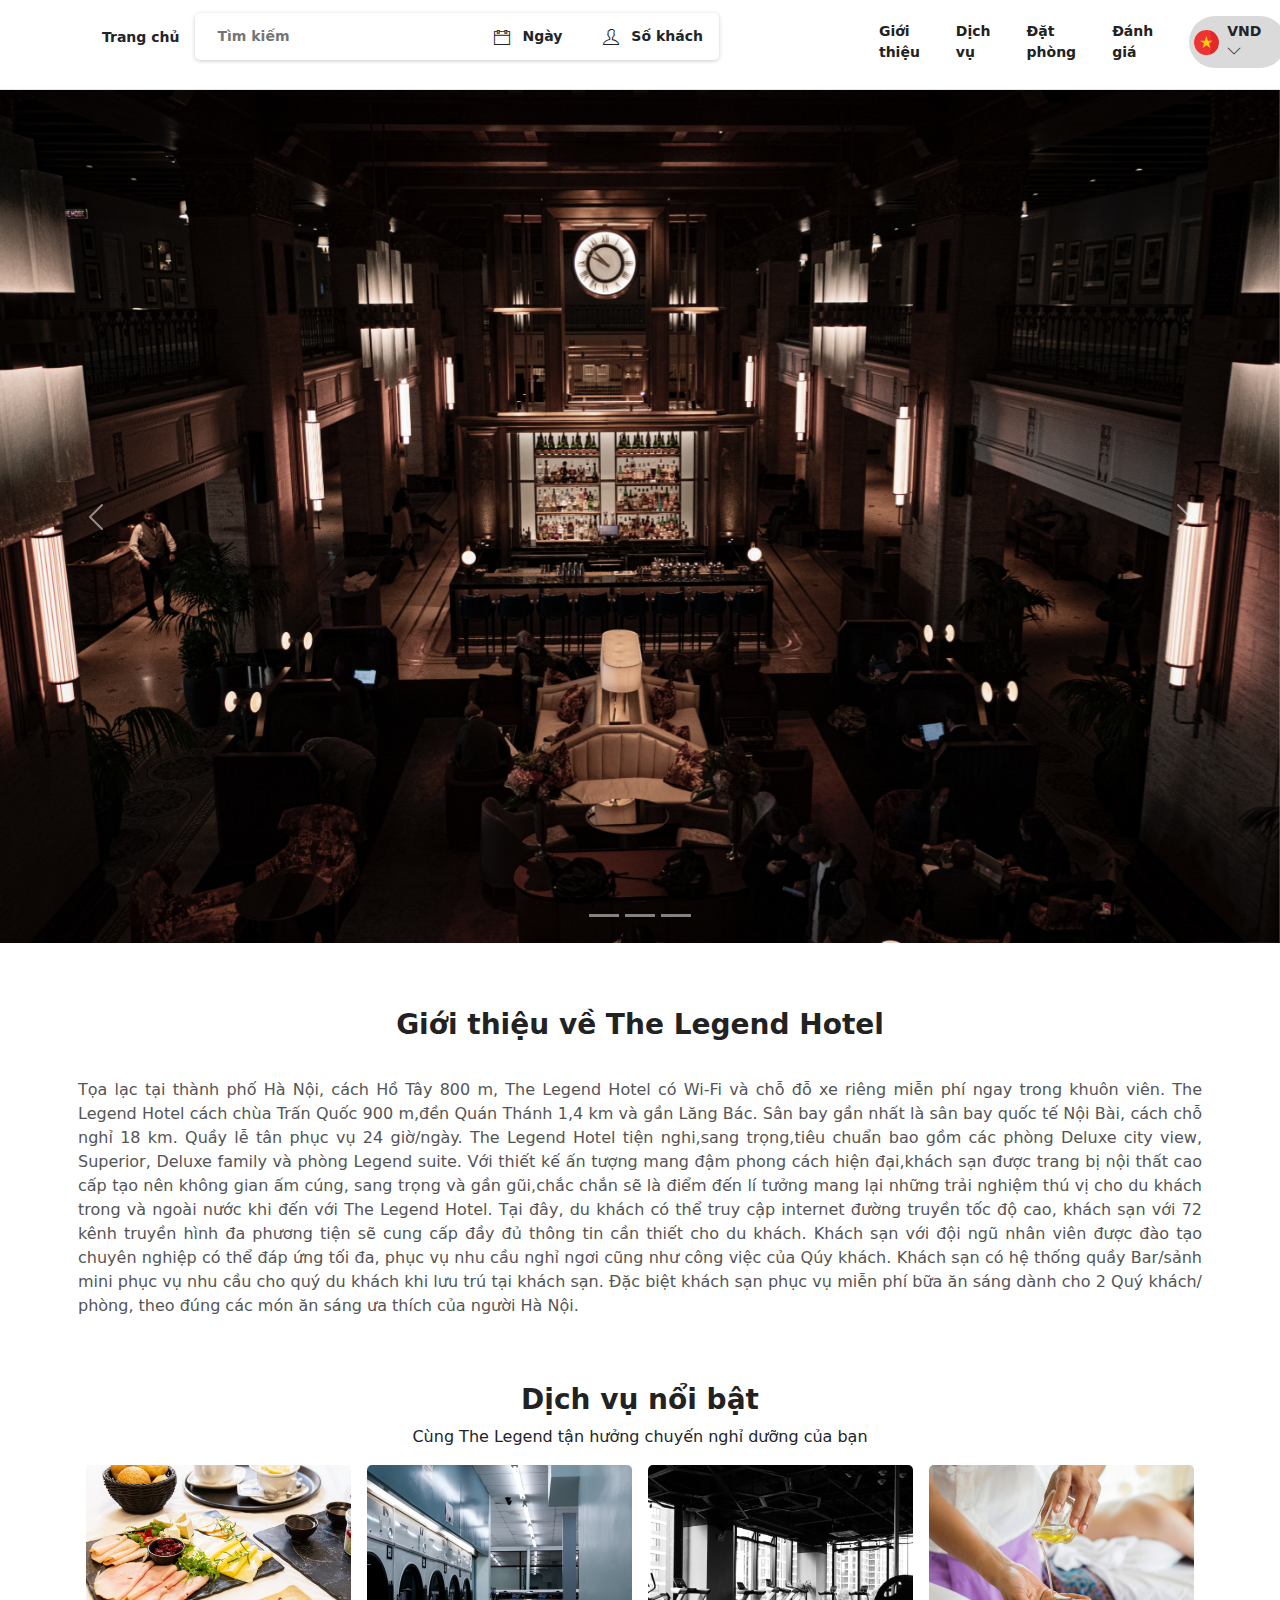
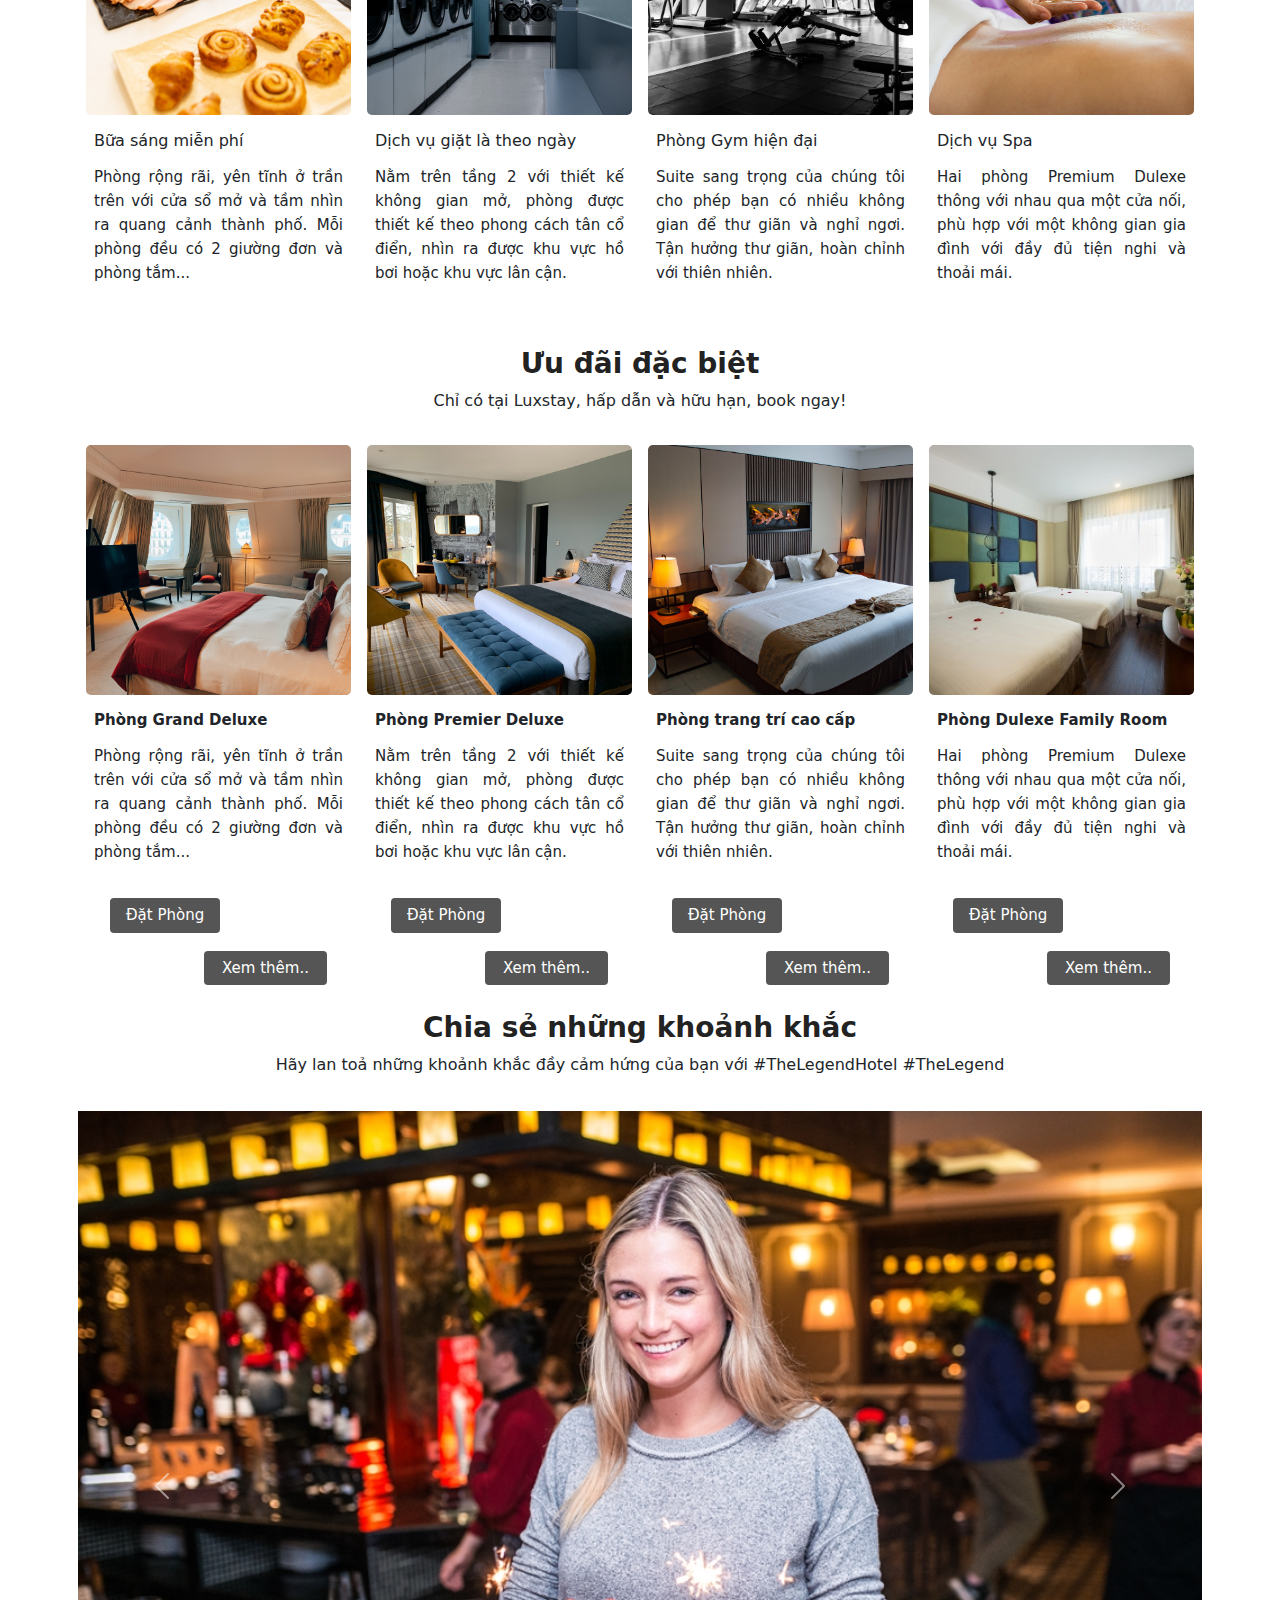
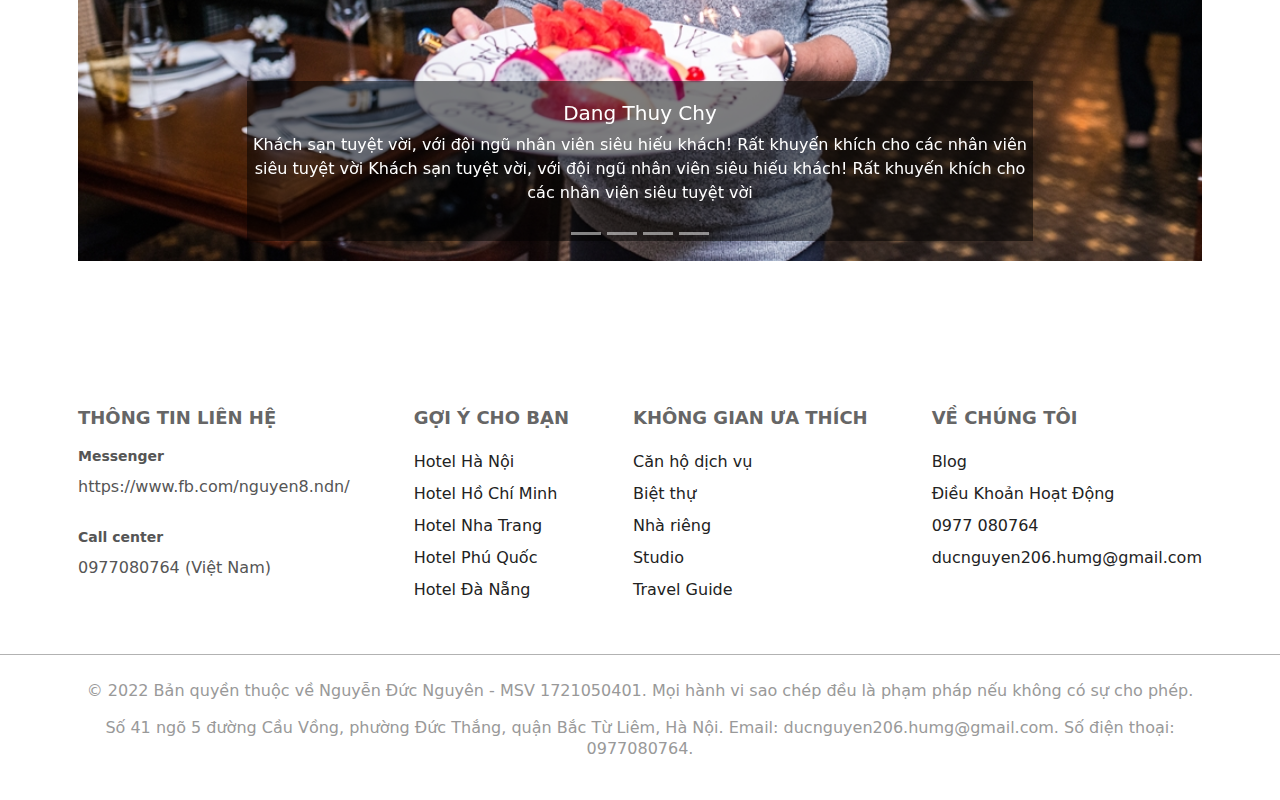
==== index.html @ d7aae233 "upload code" ====
<!DOCTYPE html>
<html lang="en">
<head>
    <meta charset="UTF-8">
    <meta http-equiv="X-UA-Compatible" content="IE=edge">
    <meta name="viewport" content="width=device-width, initial-scale=1.0">
    <title>The Legend Hotel </title>
    <!-- Latest compiled and minified CSS -->
    <link href="https://cdn.jsdelivr.net/npm/bootstrap@5.1.3/dist/css/bootstrap.min.css" rel="stylesheet">
    <script src="https://cdn.jsdelivr.net/npm/bootstrap@5.1.3/dist/js/bootstrap.bundle.min.js"></script>
    <link rel="stylesheet" href="./assets/css/style.css">
    <link rel="stylesheet" href="./assets/font/themify-icons/themify-icons.css">
    
</head>
<body>
    <div id="main">
      <!-- Start Header -->
        <div id="header">
          <div class="container">
            <div class="header-main">
              <div class="header-navbar">

                <div class="header-home">
                  <span class="header-home">Trang chủ</span>
                </div>
            </div>


            <div class="header-search">
              <div class="header-searching">
                <i class="fa fa-search"></i>
                <input type="text" class="header-input" placeholder="Tìm kiếm">
              </div>

              <div class="header-date">
                <i class="ti-calendar"></i>
                <span class="header-day">Ngày</span>
              </div>

              <div class="header-booking">
                <i class="ti-user"></i>
                <span class="header-customer">Số khách</span>
              </div>

              <!-- <div class="btn">
                <i class="ti-search"></i>
              </div> -->
            </div>


            <ul class="menu">
              <li class="menu-item">
                <a href="#introduce" class="menu-link">Giới thiệu</a>
              </li>
              <li class="menu-item">
                <a href="#service" class="menu-link">Dịch vụ</a>
              </li>
              <li class="menu-item">
                <a href="#book-room" class="menu-link">Đặt phòng</a>
              </li>
              <li class="menu-item">
                <a href="#evaluate" class="menu-link">Đánh giá</a>
              </li>
              <li class="menu-item">
                <div href="#" class="menu-dropdown">
                    <img src="./assets/img/menu-img.svg" width="25px" alt="" class="menu-img">
                    <span class="menu-currency ">VND <i class="ti-angle-down"></i></span>
                </div>
              </li>
            </ul>
          </div> 
        </div>
      </div>
        <!-- End Header -->
        
        <div id="content">
        <section class="banner">

          
          <!-- Carousel -->
          <div id="slide" class="carousel slide" data-bs-ride="carousel">

          <!-- Indicators/dots -->
            <div class="carousel-indicators">
            <button type="button" data-bs-target="#slide" data-bs-slide-to="0" class="active"></button>
            <button type="button" data-bs-target="#slide" data-bs-slide-to="1"></button>
            <button type="button" data-bs-target="#slide" data-bs-slide-to="2"></button>
            </div>
  
          <!-- The slideshow/carousel -->
         <div class="carousel-inner">
           <div class="carousel-item active">
              <img src="./assets/img/slide/slide2.jpg" alt="" class="col-full" >
           </div>
           <div class="carousel-item">
              <img src="./assets/img/slide/slide3.jpg" alt="" class="col-full" >
           </div>
           <div class="carousel-item">
              <img src="./assets/img/slide/slide4.jpg" alt="" class="col-full" >
           </div>
         </div>
  
        <!-- Left and right controls/icons -->
         <button class="carousel-control-prev" type="button" data-bs-target="#slide" data-bs-slide="prev">
            <span class="carousel-control-prev-icon"></span>
         </button>
         <button class="carousel-control-next" type="button" data-bs-target="#slide" data-bs-slide="next">
            <span class="carousel-control-next-icon"></span>
         </button>
          </div>
        </section>



          <section id="introduce" class="welcome">
          <div class="container">
            <div class="welcome-content">
              <h3 class="heading welcome-heading">Giới thiệu về The Legend Hotel</h3>
              <p class="text welcome-dsc">Tọa lạc tại thành phố Hà Nội, cách Hồ Tây 800 m, The Legend Hotel có Wi-Fi và chỗ đỗ xe riêng miễn phí ngay trong khuôn viên.
                The Legend Hotel cách chùa Trấn Quốc 900 m,đền Quán Thánh 1,4 km và gần Lăng Bác. Sân bay gần nhất là sân bay quốc tế Nội Bài, cách chỗ nghỉ 18 km.
                Quầy lễ tân phục vụ 24 giờ/ngày.  The Legend Hotel tiện nghi,sang trọng,tiêu chuẩn bao gồm các phòng Deluxe city view, Superior, Deluxe family và phòng Legend suite.
                Với thiết kế ấn tượng mang đậm phong cách hiện đại,khách sạn được trang bị nội thất cao cấp tạo nên không gian ấm cúng, sang trọng và gần gũi,chắc chắn sẽ là điểm đến 
                lí tưởng mang lại những trải nghiệm thú vị cho du khách trong và ngoài nước khi đến với The Legend Hotel. Tại đây, du khách có thể truy cập internet đường truyền tốc độ cao,
                khách sạn với 72 kênh truyền hình đa phương tiện sẽ cung cấp đầy đủ thông tin cần thiết cho du khách. Khách sạn với đội ngũ nhân viên được đào tạo chuyên nghiệp có thể đáp 
                ứng tối đa, phục vụ nhu cầu nghỉ ngơi cũng như công việc của Qúy khách. Khách sạn có hệ thống quầy Bar/sảnh mini phục vụ nhu cầu cho quý du khách khi lưu trú tại khách sạn.
                Đặc biệt khách sạn phục vụ miễn phí bữa ăn sáng dành cho 2 Quý khách/ phòng, theo đúng các món ăn sáng ưa thích của người Hà Nội.</p>
            </div>
          </div>
          </section>

          <section id="service" class="place">
            <div class="container">
              <div class="place-main">
                <div class="place-header">
                  <h3 class="heading place-heading">Dịch vụ nổi bật</h3>
                  <p class="text-description">Cùng The Legend tận hưởng chuyến nghỉ dưỡng của bạn</p>
                </div>
                <div class="place-list">
                  <div  class="place-item">
                    <img src="./assets/img/dichvu/ansang.jpg" alt="" class="place-img">
                    <div class="place-body">
                      <h3 class="place-title"> Bữa sáng miễn phí</h3>
                      <p class="place-desc">Phòng rộng rãi, yên tĩnh ở trần trên với cửa sổ mở và tầm nhìn
                        ra quang cảnh thành phố. Mỗi phòng đều có 2 giường đơn và phòng tắm...
                      </p>
                    </div>
                  </div>
                  
                  <div  class="place-item">
                    <img src="./assets/img/dichvu/giatla.jpg" alt="" class="place-img">
                    <div class="place-body">
                      <h3 class="place-title">Dịch vụ giặt là theo ngày</h3>
                      <p class="place-desc">Nằm trên tầng 2 với  thiết kế không gian mở, phòng được thiết kế
                        theo phong cách tân cổ điển, nhìn ra được khu vực hồ bơi hoặc khu vực lân cận.
                      </p>
                      
                    </div>
                  </div>

                  <div  class="place-item">
                    <img src="./assets/img/dichvu/gym.jpg" alt="" class="place-img">
                    <div class="place-body">
                      <h3 class="place-title">Phòng Gym hiện đại</h3>
                      <p class="place-desc">Suite sang trọng của chúng tôi cho phép bạn có nhiều không gian để thư giãn
                        và nghỉ ngơi. Tận hưởng thư giãn, hoàn chỉnh với thiên nhiên.
                      </p>
                    </div>
                  </div>

                  <div  class="place-item">
                    <img src="./assets/img/dichvu/spa.jpg" alt="" class="place-img">
                    <div class="place-body">
                      <h3 class="place-title"> Dịch vụ Spa</h3>
                      <p class="place-desc">Hai phòng Premium Dulexe thông với nhau qua một cửa nối, phù hợp với một không gian
                        gia đình với đầy đủ tiện nghi và thoải mái.
                      </p>
                    </div>
                  </div>
                </div>


              </div>
            </div>
          </section>

          <section id="book-room" class="extra">
            <div class="container">
              <div class="extra-main">
                <div class="extra-header">
                  <h3 class="heading place-heading">Ưu đãi đặc biệt</h3>
                  <div class="extra-dsc">
                    <p class="text-description">Chỉ có tại Luxstay, hấp dẫn và hữu hạn, book ngay!</p>
                    <!-- <a href="#" class="more ">Xem thêm</a> -->
                  </div>
                </div>
  
                <div class="extra-list">
                  <div  class="extra-item">
                    <img src="./assets/img/place/deluxeFamilyRoom.jpg" alt="" class="extra-img">
                    <div class="extra-body">
                      <h3 class="extra-heading"> Phòng Grand Deluxe</h3>
                      <p class="extra-desc">Phòng rộng rãi, yên tĩnh ở trần trên với cửa sổ mở và tầm nhìn
                        ra quang cảnh thành phố. Mỗi phòng đều có 2 giường đơn và phòng tắm...
                      </p>
                      <button class="extra-book-btn js-book-room">Đặt Phòng</button>
                      <button class="extra-detail-btn js-view-detail">Xem thêm..</button>
                    </div>
                  </div>
                  
                  <div  class="extra-item">
                    <img src="./assets/img/place/suiteRoom.jpg" alt="" class="extra-img">
                    <div class="extra-body">
                      <h3 class="extra-heading">Phòng Premier Deluxe</h3>
                      <p class="extra-desc">Nằm trên tầng 2 với  thiết kế không gian mở, phòng được thiết kế
                        theo phong cách tân cổ điển, nhìn ra được khu vực hồ bơi hoặc khu vực lân cận.
                      </p>
                      <button class="extra-book-btn js-book-room">Đặt Phòng</button>
                      <button class="extra-detail-btn js-view-detail">Xem thêm..</button>
                    </div>
                  </div>

                  <div  class="extra-item">
                    <img src="./assets/img/place/SuperiorRoom.jpg" alt="" class="extra-img">
                    <div class="extra-body">
                      <h3 class="extra-heading">Phòng trang trí cao cấp</h3>
                      <p class="extra-desc">Suite sang trọng của chúng tôi cho phép bạn có nhiều không gian để thư giãn
                        và nghỉ ngơi. Tận hưởng thư giãn, hoàn chỉnh với thiên nhiên.
                      </p>
                      <button class="extra-book-btn js-book-room">Đặt Phòng</button>
                      <button class="extra-detail-btn js-view-detail">Xem thêm..</button>
                    </div>
                  </div>

                  <div  class="extra-item">
                    <img src="./assets/img/place/Family.jpg" alt="" class="extra-img">
                    <div class="extra-body">
                      <h3 class="extra-heading"> Phòng Dulexe Family Room</h3>
                      <p class="extra-desc">Hai phòng Premium Dulexe thông với nhau qua một cửa nối, phù hợp với một không gian
                        gia đình với đầy đủ tiện nghi và thoải mái.
                      </p>
                      <button class="extra-book-btn js-book-room">Đặt Phòng</button>
                      <button class="extra-detail-btn js-view-detail">Xem thêm..</button>
                      
                    </div>
                  </div>
                </div>

              </div>
            </div>
          </section>

          <section id="evaluate" class="evaluate">
            <div class="container">
              <div class="evaluate-main">
                <div class="evaluate-header">
                  <h3 class="place-heading heading">Chia sẻ những khoảnh khắc</h3>
                  <p class="text-description">
                    Hãy lan toả những khoảnh khắc đầy cảm hứng của bạn với #TheLegendHotel #TheLegend
                  </p>
                </div>
                <!--  -->
                <div id="carouselExampleDark" class="carousel slide " data-bs-ride="carousel">
                  <div class="carousel-indicators">
                    <button type="button" data-bs-target="#carouselExampleDark" data-bs-slide-to="0" class="active" aria-current="true" aria-label="Slide 1"></button>
                    <button type="button" data-bs-target="#carouselExampleDark" data-bs-slide-to="1" aria-label="Slide 2"></button>
                    <button type="button" data-bs-target="#carouselExampleDark" data-bs-slide-to="2" aria-label="Slide 3"></button>
                    <button type="button" data-bs-target="#carouselExampleDark" data-bs-slide-to="3" aria-label="Slide 4"></button>                                       
                  </div>
                  <div class="carousel-inner">
                    <div class="carousel-item active" data-bs-interval="10000">
                      <img src="./assets/img/evaluate/evaluate1.jpg" class=" col-full" alt="...">
                      <div class="carousel-caption ">
                        <h5>Dang Thuy Chy</h5>
                        <p>Khách sạn tuyệt vời, với đội ngũ nhân viên siêu hiếu khách! Rất khuyến khích cho các nhân viên siêu tuyệt vời
                          Khách sạn tuyệt vời, với đội ngũ nhân viên siêu hiếu khách! Rất khuyến khích cho các nhân viên siêu tuyệt vời</p>
                      </div>
                    </div>
                    <div class="carousel-item" data-bs-interval="3000"> 
                      <!-- data-bs-interval="2000": khoảng cách chạy slide -->
                      <img src="./assets/img/evaluate/evaluate2.jpg" class="col-full" alt="...">
                      <div class="carousel-caption ">
                        <h5>Nguyen Phuong Thao</h5>
                        <p>Một điều bất ngờ đã có trong cửa hàng. Một món ngon sinh nhật đáng yêu từ đội Đậu Đỏ.</p>
                      </div>
                    </div>
                    <div class="carousel-item" data-bs-interval="3000"> 
                      <img src="./assets/img/evaluate/evaluate3.jpg" class="col-full" alt="...">
                      <div class="carousel-caption ">
                        <h5>Benedict Cumberbatch</h5>
                        <p>The location was awesome but the staff made the trip incredible.The location was awesome but the staff made the trip incredible.</p>
                      </div>
                    </div>
                    <div class="carousel-item">
                      <img src="./assets/img/evaluate/evaluate4.jpg" class=" col-full" alt="...">
                      <div class="carousel-caption ">
                        <h5>Elizabeth Olsen</h5>
                        <p>Just really recommend this hotel to you if you want to make a wonderful memory in Hà Nội.</p>
                      </div>
                    </div>
                  </div>
                  <button class="carousel-control-prev" type="button" data-bs-target="#carouselExampleDark" data-bs-slide="prev">
                    <span class="carousel-control-prev-icon" aria-hidden="true"></span>
                    <span class="visually-hidden">Previous</span>
                  </button>
                  <button class="carousel-control-next" type="button" data-bs-target="#carouselExampleDark" data-bs-slide="next">
                    <span class="carousel-control-next-icon" aria-hidden="true"></span>
                    <span class="visually-hidden">Next</span>
                  </button>
                </div>
                <!--  -->
              </div>
            </div>
          </section>
        </div>

      <div class="footer">
            
        <div class="footer-header">
          <div class="container">
            <div class="footer-container">
              <div class="footer-item">
                <div class="footer-logo">
                  <h3 class="footer-heading">THÔNG TIN LIÊN HỆ</h3>
                </div>
                <div class="footer-messenger">
                  <div class="messenger-link">
                    <h3 class="messenger-heading">Messenger</h3>
                    <a href="https://www.facebook.com/nguyen8.ndn/" class="info-dsc">https://www.fb.com/nguyen8.ndn/</a>
                  </div>
                </div>
                <div class="footer-call">
                  <div class="call-link">
                    <h3 class="call-heading">Call center</h3>
                    <a href="#" class="info-dsc">0977080764 (Việt Nam)</a>
                  </div>
                </div>
              </div>
              <div class="footer-item ">
                <h3 class="footer-heading">GỢI Ý CHO BẠN</h3>
                <div class="footer-link">
                  <a href="https://bitly.com.vn/4povda" class="footer-dsc">Hotel Hà Nội</a>
                  <a href="https://bitly.com.vn/gvil4x" class="footer-dsc">Hotel Hồ Chí Minh</a>
                  <a href="https://bitly.com.vn/cbaewq" class="footer-dsc">Hotel Nha Trang</a>
                  <a href="https://bitly.com.vn/ks99tm" class="footer-dsc">Hotel Phú Quốc</a>
                  <a href="https://bitly.com.vn/x0iab8" class="footer-dsc">Hotel Đà Nẵng</a>
                </div>
              </div>
              <div class="footer-item ">
                <h3 class="footer-heading">KHÔNG GIAN ƯA THÍCH</h3>
                <div class="footer-link">
                  <a href="#" class="footer-dsc">Căn hộ dịch vụ</a>
                  <a href="#" class="footer-dsc">Biệt thự</a>
                  <a href="#" class="footer-dsc">Nhà riêng</a>
                  <a href="#" class="footer-dsc">Studio</a>
                  <a href="#" class="footer-dsc">Travel Guide</a>
                </div>
              </div>
              <div class="footer-item ">
                <h3 class="footer-heading">VỀ CHÚNG TÔI</h3>
                <div class="footer-link">
                  <a href="#" class="footer-dsc">Blog</a>
                  <a href="#" class="footer-dsc">Điều Khoản Hoạt Động</a>
                  <a href="#" class="footer-dsc">0977 080764</a>
                  <a href="#" class="footer-dsc">ducnguyen206.humg@gmail.com</a>
                </div>
              </div>
            </div>
          </div>
        </div>
        <div class="footer-bottom">
          <div class="container">
            <p class="footer-bottom-dsc">© 2022 Bản quyền thuộc về Nguyễn Đức Nguyên - MSV 1721050401. Mọi hành vi sao chép đều là phạm pháp nếu không có sự cho phép.</p>
            <p class="footer-bottom-dsc">Số 41 ngõ 5 đường Cầu Vồng, phường Đức Thắng, quận Bắc Từ Liêm, Hà Nội. Email: ducnguyen206.humg@gmail.com. Số điện thoại: 0977080764.</p>
          </div>
        </div> 
      </div>


      <div class="box js-box">
        <div class="box-container js-box-container">
            <div class="box-close js-box-close">
                <i class="ti-close"></i>
            </div>
            <header class="box-header"><h3>ĐẶT PHÒNG KHÁCH SẠN</h3>  </header>
            
            <!-- Start box -->
            <div class="box-body">
              <div class="row">
                <div class="col col-2">
                  <label for="name" class="box-label"> Họ và tên</label>
                  <input id="name" type="text" class="box-input" placeholder="">
              </div>
                <div class="col col-2">  
                  <label for="Phone" class="box-label">Số điện thoại</label>
                  <input id="Phone" type="text" class="box-input" placeholder="">
                </div>
                <div class="col col-2">
                <label for="arrival-date" class="box-label"> Ngày đến</label>
                <input id="arrival-date" type="date" class="box-input" placeholder="">
              </div>
              <div class="col col-2">  
                <label for="days-left" class="box-label">Ngày đi</label>
                <input id="days-left" type="date" class="box-input" placeholder="">
              </div>
              <div class="col col-2">  
                <label for="room-number" class="box-label">Số lượng phòng</label>
                <input id="room-number" type="number" min="1" max="10" class="box-input" placeholder="">
              </div>
              <div class="col col-2">  
                <label for="people-number" class="box-label">Số lượng người</label>
                <input id="people-number" type="number" min="1" max="10" class="box-input" placeholder="">
              </div>
              <div class="select-option col col-full">  
                <label for="room-type" class="box-label">Loại phòng</label>
                <select id="room-type" class="box-input" name="option">
                  <option value="1">Dulexe Family Room - Còn 4 phòng</option>
                  <option value="2">Superior Room - còn 6 phòng</option>
                  <option value="3">Suite Room - còn 4 phòng</option>
                  <option value="4">Dulexe City View Room - còn 2 phòng</option></select>
              </div></div>
            </div>
            <button onclick="myFunction ()" class="confirm">Xác nhận giá
                <i class="ti-check"></i>
            </button>
            </div>
        </div>
    </div>


    </div>
    <!-- JS Box -->
    <script>
      const bookBtns = document.querySelectorAll('.js-book-room')
      const box =document.querySelector('.js-box')
      const boxContainer = document.querySelector('.js-box-container')
      const boxClose = document.querySelector('.js-box-close')
      
      // Hàm hiển thị form box mua vé( thêm class open vào box)
      function showBookRoom() {
          box.classList.add('open')
      }

      //Hàm ẩn box book room( gỡ bỏ class open của box)
      function hideBookRoom() {
          box.classList.remove('open')
      }

      //Lặp qua từng thẻ button và nghe hành vi click
      for(const bookBtn of bookBtns) {
          bookBtn.addEventListener('click', showBookRoom)
      }

      //Nghe hành vi click vào button close
      boxClose.addEventListener('click',hideBookRoom)

      box.addEventListener('click',hideBookRoom)
      
      boxContainer.addEventListener ('click',function (event) {
          event.stopPropagation()
      })
      // Thông báo xác nhận
      function myFunction()  {
        confirm("Xác nhận đặt phòng! Nhân viên tư vấn sẽ sớm liên lạc với bạn! Xin cảm ơn !");
      }

  </script>
  <!-- End box -->

  <!-- Star Detail -->
  <div class="detail js-detail">
    <div class="detail-container js-detail-container">
        <div class="detail-close js-detail-close">
            <i class="ti-close"></i>
        </div>
        <header class="detail-header"><h4> Thông tin chi tiết </h4>  </header>

        <div class="detail-list">
          <div class="detail-item">

            <div id="carouselExampleSlidesOnly" class="carousel slide" data-bs-ride="carousel">
              <div class="carousel-inner">
                <div class="carousel-item active">
                  <img src="./assets/img/detail-room/p1/212_1.jpg" class="d-block w-100" alt="...">
                </div>
                <div class="carousel-item">
                  <img src="./assets/img/detail-room/p1/212_2.jpg" class="d-block w-100" alt="...">
                </div>
                <div class="carousel-item">
                  <img src="./assets/img/detail-room/p1/216_1.jpg" class="d-block w-100" alt="...">
                </div>
                <div class="carousel-item">
                  <img src="./assets/img/detail-room/p1/216_2.jpg" class="d-block w-100" alt="...">
                </div>
              </div>
            </div>

            <!--  -->
              <div class="detail-body">
                  <h3 class="detail-heading"> Phòng Grand Deluxe</h3>
                  <p class="detail-price">800.000đ / ngày</p>
                  <p class="detail-desc">Nằm trên tầng 2 với thiết kế không gian mở, phòng được thiết kế theo phong cách tân cổ
                     điển này nhìn ra thác tường nước hoặc khu vực lân cận.Nằm trên tầng 2 với thiết kế không gian mở, phòng được
                      thiết kế theo phong cách tân cổ điển này nhìn ra thác tường nước hoặc khu vực lân cận.
                  </p>
                  <ul class="detail-info">
                    <li>Diện tích phòng :28 mét vuông</li>
                    <li>View : Nội thất tường nước thác</li>
                    <li>Giường : 1 giường đôi hoặc 2 giường đơn</li>
                    <li>Sức chứa tối đa : 3 khách</li>
                    <li>Phòng tắm : Bồn tắm & góc tắm, vòi sen riêng biệt</li>
                    <li>Cách trung tâm thương mại ~ 3km </li>
                    <li>Các dịch vụ Spa, xông hơi, phòng Gym với thiết kế hiện đại</li>
                  </ul>
                  <button class="detail-btn js-detail">Đặt Phòng</button>
            </div>
          </div>
        </div>
      </div>
  </div>

  <!-- JS Detail -->
  <script>
    const detailBtns = document.querySelectorAll('.js-view-detail')
    const detail =document.querySelector('.js-detail')
    const detailContainer = document.querySelector('.js-detail-container')
    const detailClose = document.querySelector('.js-detail-close')

    // Hàm hiển thị form detail( thêm class open vào detail)
    function showDetail() {
        detail.classList.add('open')
    }

    //Hàm ẩn detail( gỡ bỏ class open của detail)
    function hideDetail() {
        detail.classList.remove('open')
    }

    //Lặp qua từng thẻ button và nghe hành vi click
    for(const detailBtn of detailBtns) {
        detailBtn.addEventListener('click', showDetail)
    }

    //Nghe hành vi click vào button close
    detailClose.addEventListener('click',hideDetail)

    detail.addEventListener('click',hideDetail)
    
    detailContainer.addEventListener ('click',function (event) {
        event.stopPropagation()
    })

</script>
</body>
</html>
---- assets/css/style.css ----
/* Reset CSS */
* {
    padding: 0;
    margin: 0;
    box-sizing: border-box;
}
html {
    scroll-behavior: smooth;
    font-family: Arial, Helvetica, sans-serif;
}
.col{
    float: right;
    padding-left: 8px;
    padding-right: 8px;
}
.col-2{
    width: 50%;
}
.col-full {
    width: 100%;
}
.heading {
    color: #222;
    font-size: 28px;
    font-weight: 700;
    line-height: 35px;
}
#main {
    display: block;
}
.container {
    margin: 0 auto;
    padding: 0 8px;
}
.text-description {
    font-size: 16px;
    line-height: 24px;
    font-weight: 300;
    text-align: center;    
}
.text {
    font-size: 16px;
    line-height: 24px;
    font-weight: 300;
    text-align: justify;
}

/* Header */
#header {
    padding: 5px 0;
    border-bottom: 1px solid #e7e7e7;
}
#header-search
 .header-main,
 .header-navbar,
 .header-search {
    display: flex;
    align-items: center;
    display: -webkit-box;
    float: left;
}
.header-navbar {
    gap: 0 16px;
}
#header .header-home {
    font-weight: 700;
    display: flex;
    align-items: center;
    margin-left: 12px;
    font-size: 14px;
    line-height: 21px;
    cursor: pointer;
    margin-top: 11px;
}
.header-search {
    box-shadow: 0 1px 4px rgba(0, 0, 0, 0.2);
    border-radius: 5px;
    display: flex;
    margin-left: 16px;
    margin-top: 8px;
}
.header-searching {
    padding: 13px 16px;
    display: flex;
    align-items: center;
}
.header-input {
    padding-left: 6px;
    border: none;
    width: 242px;
    font-weight: 700;
    line-height: 21px;
    font-size: 14px;
    outline: none;
}
.header-date {
    padding: 0 25px;
    font-weight: 700;
    position: relative;
    display: flex;
    align-items: center;
}
.header-day {
    margin-left: 12px;
    font-size: 14px;
    cursor: pointer;
}
.header-booking {
    padding: 0 16px;
    display: flex;
    align-items: center;
}
.header-customer {
    margin-left: 12px;
    font-weight: 700;
    font-size: 14px;
    cursor: pointer;
}

.menu {
    display: flex;
    align-items: center;
    gap:  0 36px;
    list-style-type: none;
    padding-left: 10rem;
}
.menu-item {
    font-size: 14px;
    margin-top: 11px;
}
.menu-link {
    color: #222;
    font-weight: 700;
    text-decoration: none;
}
.menu-link:hover {
    color:#f65e39 ;
}
.menu-dropdown {
    display: flex;
    align-items: center;
    padding: 5px 25px 5px 5px;
    background-color: #dbdada;
    border-radius: 2rem;
    cursor: pointer;
    position: relative;
}
.menu-currency {
    font-weight: 700;
    margin-left: 8px;
}
/* End Header */

/*  */
.container {
    margin: 0 auto;
    padding: 0 8px;
}
.banner {
    margin-bottom: 64px;
}
/*  */

.welcome {
    margin-bottom: 36px;
    color: #555;;
}

.welcome-heading {
    margin-bottom: 36px;
    text-align: center;
}

.place-main {
    height: 500px;
    position: relative;
    cursor: pointer;
}
.place-heading {
    margin-bottom: 8px;
    text-align: center;
    margin-top: 64px;
}
.place-title {
    margin-bottom: 8px;
    font-size: 16px;
}

.place-item{
    float: left;
    width: 25%;
    padding: 0 8px;

}
.place-img{
    width: 100%;
    display: block;
    border-radius: 5px;
    height: 250px;
    object-fit: cover;
}
.place-img:hover{
    opacity: 0.6;
}
.place-body{
    background-color: #fff;
    padding: 16px 8px;
    font-size: 15px;

}
.place-desc{
    margin-top: 15px;
    line-height: 1.6;
    text-align: justify;
}

/* ............ */
.extra {
    margin-bottom: 63px;
    height: 600px;
}
.extra-header {
    margin-bottom: 12px;
}
.extra-list{
    margin-top: 32px;
    padding-bottom: 96px;
    margin-left: auto;
    margin-right: auto;
}
.extra-item{
    float: left;
    width: 25%;
    padding: 0 8px;
}
.extra-img{
    width: 100%;
    display: block;
    border-radius: 5px;
    height: 250px;
    object-fit: cover;

}
.extra-img:hover{
    opacity: 0.6;
}
.extra-body{
    padding: 16px 8px;
    font-size: 15px;
}
.extra-heading{
    font-size: 15px;
    font-weight: 700;
}

.extra-desc{
    margin-top: 15px;
    line-height: 1.6;
    text-align: justify;
}
.extra-book-btn{
    color: #fff;
    background-color: #555555;
    padding:6px 16px ;
    margin-left: 16px;
    display:inline-block ;
    margin-top: 18px;
    border: none;
    border-radius: 4px;
}
.extra-book-btn:hover{
    color: #000;
    background-color: #ccc;
}
.extra-detail-btn {
    float: right;
    color: #fff;
    background-color: #555555;
    margin-top: 18px;
    border: none;
    padding: 6px 18px;
    border-radius: 4px;
    margin-right: 16px;
}
/* ************************ */
.evaluate {
    margin-bottom: 100px;
}

.evaluate-header {
    margin-bottom: 34px;
}

.evaluate-heading {
    margin-bottom: 8px;
}

.carousel {
    position: relative;
}

.carousel-indicators {
    position: absolute;
    right: 0;
    bottom: 0;
    left: 0;
    z-index: 2;
    display: flex;
    justify-content: center;
    padding: 0;
    margin-right: 15%;
    margin-bottom: 1rem;
    margin-left: 15%;
    list-style: none;
}
.carousel-indicators .active {
    opacity: 1;
}
.carousel-inner {
    position: relative;
    width: 100%;
    overflow: hidden;
}
.carousel-indicators [data-bs-target] {
    box-sizing: content-box;
    flex: 0 1 auto;
    width: 30px;
    height: 3px;
    padding: 0;
    margin-right: 3px;
    margin-left: 3px;
    text-indent: -999px;
    cursor: pointer;
    background-color: #fff;
    background-clip: padding-box;
    border: 0;
    border-top: 10px solid transparent;
    border-bottom: 10px solid transparent;
    opacity: .5;
    transition: opacity .6s ease;
}
.carousel-item {
    position: relative;
    display: none;
    float: left;
    width: 100%;
    margin-right: -100%;
    -webkit-backface-visibility: hidden;
    backface-visibility: hidden;
    transition: transform .6s ease-in-out;
}
.carousel-caption {
    position: absolute;
    right: 15%;
    bottom: 1.25rem;
    left: 15%;
    padding-top: 1.25rem;
    padding-bottom: 1.25rem;
    color: #fff;
    text-align: center;
    background-color: rgba(0, 0, 0, 0.5);
}

/* Footer */
.footer-header{
    padding-bottom: 48px;
    padding-top: 48px;
    border-bottom: 1px solid rgba(0, 0, 0, 0.3);
}
.footer-container {
    display: flex;
    justify-content: space-between;
}
.footer-messenger {
    display: flex;
    margin-bottom: 28px;
    align-items: center;
}

.footer .messenger-heading {
    font-size: 14px;
    font-weight: 900;
    line-height: 21px;
    color: #555;
}
.footer .call-heading {
    font-size: 14px;
    font-weight: 900;
    line-height: 21px;
    color: #555;
}
.footer .info-dsc {
    font-weight: 300;
    color: #555;
    text-decoration: none;
}
.footer-call  {
    display: flex;
    align-items: center;
}
.footer-item ,
.footer-dsc{
    display: flex;
    flex-direction: column;
}

.footer-heading {
    margin-bottom: 20px;
    font-size: 18px ;
    font-weight: 900;
    line-height: 17px;
    color: #666;
}
.footer-dsc {
    color: #222;
    font-size: 16px;
    font-weight: 300;
    line-height: 32px;
    text-decoration: none;
}
.footer-dsc:hover {
    color: #f65e39;
}
.footer-bottom {
    padding: 19px 0 25px;
}
.footer-bottom-dsc {
    font-weight: 300;
    line-height: 21px;
    color: #999;
    text-align: center;
    margin-top: 6px;
}

/* Box */
.box {
    position: fixed;
    top: 0;
    right: 0;
    left: 0;
    bottom: 0;
    background: rgba(0, 0, 0, 0.4);
    display: none;
    align-items: center;
    justify-content: center;
}
.box.open {
    display: flex;
}
.box-close {
    position: absolute;
    right: 0;
    top: 0;
    color: #fff;
    padding: 12px;
    cursor: pointer;
    opacity: 0.8;
}
/* Tạo khung cho container  */
.box-container{
    background: #fff;
    width: 1000px;
    max-width: calc(100% - 64px);
    min-height: 200px;
    position: relative;
    animation: boxFadeIn ease .6s;
}

.box-close:hover {
    opacity: 1;
}
.box-header {
    background: #777;
    height: 100px;
    display: flex;
    align-items: center;
    justify-content: center;
    font-size: 18px;
}
.box-body {
    padding:16px ;
}
.box-label {
    display: block;
    font-size: 15px;
    margin-bottom: 12px;
    
}
.box-input {
    border: 1px solid #ccc;
    width: 100%;
    font-size: 15px;
    padding: 10px;
    margin-bottom: 24px;
}
.select-option {
    left: 0;
    right: 0;
    text-align: center;
}
.confirm {
    background: #777;
    border: none;
    color: #fff;
    width: 100%;
    font-size: 15px;
    text-transform: uppercase;
    padding: 18px;
    cursor: pointer;
}
.confirm:hover {
    opacity: 0.8;
}
@keyframes boxFadeIn {
    from {
        opacity: 0;
        transform:translateY(-200px) ;
    }
    to {
        opacity: 1;
        transform:translateY(0px) ;
    }
}
/* Detail */
.detail {
    position: fixed;
    top: 0;
    right: 0;
    left: 0;
    bottom: 0;
    background: rgba(0, 0, 0, 0.4);
    display: none;
    /* display:inline-grid; */
    align-items: center;
    justify-content: center;
}
.detail.open {
    display: flex;
}
.detail-close {
    position: absolute;
    right: 0;
    top: 0;
    color: #fff;
    padding: 12px;
    cursor: pointer;
    opacity: 0.8;
}
.detail-container{
    background: #fff;
    width: 800px;
    max-width: calc(100% - 64px);
    min-height: 200px;
    position: relative;
    animation: detailFadeIn ease .6s;
}

.detail-close:hover {
    opacity: 1;
}
.detail-header {
    background: #e7e7e7;
    height: 60px;
    display: flex;
    align-items: center;
    justify-content: center;
    font-size: 18px;
}
.detail-body {
    padding:16px ;
}
.detail-img {
    width: 100%;
    /* float: left; */
}
.detail-heading{
    font-size: 15px;
    font-weight: 700;
}.detail-desc {
    margin-top: 8px;
    line-height: 1.6;
    text-align: justify;
}
.detail-price {
    text-decoration: underline;
}
.detail-btn{
    color: #fff;
    background-color: #555555;
    padding:6px 16px ;
    margin-left: 16px;
    display:inline-block ;
    border: none;
    border-radius: 4px;
}.detail-btn:hover{
    color: #000;
    background-color: #ccc;
}
@keyframes detailFadeIn {
    from {
        opacity: 0;
        transform:translateY(-200px) ;
    }
    to {
        opacity: 1;
        transform:translateY(0px) ;
    }
}
---- assets/font/themify-icons/themify-icons.css ----
@font-face {
	font-family: 'themify';
	src:url('fonts/themify.eot?-fvbane');
	src:url('fonts/themify.eot?#iefix-fvbane') format('embedded-opentype'),
		url('fonts/themify.woff?-fvbane') format('woff'),
		url('fonts/themify.ttf?-fvbane') format('truetype'),
		url('fonts/themify.svg?-fvbane#themify') format('svg');
	font-weight: normal;
	font-style: normal;
}

[class^="ti-"], [class*=" ti-"] {
	font-family: 'themify';
	speak: none;
	font-style: normal;
	font-weight: normal;
	font-variant: normal;
	text-transform: none;
	line-height: 1;

	/* Better Font Rendering =========== */
	-webkit-font-smoothing: antialiased;
	-moz-osx-font-smoothing: grayscale;
}

.ti-wand:before {
	content: "\e600";
}
.ti-volume:before {
	content: "\e601";
}
.ti-user:before {
	content: "\e602";
}
.ti-unlock:before {
	content: "\e603";
}
.ti-unlink:before {
	content: "\e604";
}
.ti-trash:before {
	content: "\e605";
}
.ti-thought:before {
	content: "\e606";
}
.ti-target:before {
	content: "\e607";
}
.ti-tag:before {
	content: "\e608";
}
.ti-tablet:before {
	content: "\e609";
}
.ti-star:before {
	content: "\e60a";
}
.ti-spray:before {
	content: "\e60b";
}
.ti-signal:before {
	content: "\e60c";
}
.ti-shopping-cart:before {
	content: "\e60d";
}
.ti-shopping-cart-full:before {
	content: "\e60e";
}
.ti-settings:before {
	content: "\e60f";
}
.ti-search:before {
	content: "\e610";
}
.ti-zoom-in:before {
	content: "\e611";
}
.ti-zoom-out:before {
	content: "\e612";
}
.ti-cut:before {
	content: "\e613";
}
.ti-ruler:before {
	content: "\e614";
}
.ti-ruler-pencil:before {
	content: "\e615";
}
.ti-ruler-alt:before {
	content: "\e616";
}
.ti-bookmark:before {
	content: "\e617";
}
.ti-bookmark-alt:before {
	content: "\e618";
}
.ti-reload:before {
	content: "\e619";
}
.ti-plus:before {
	content: "\e61a";
}
.ti-pin:before {
	content: "\e61b";
}
.ti-pencil:before {
	content: "\e61c";
}
.ti-pencil-alt:before {
	content: "\e61d";
}
.ti-paint-roller:before {
	content: "\e61e";
}
.ti-paint-bucket:before {
	content: "\e61f";
}
.ti-na:before {
	content: "\e620";
}
.ti-mobile:before {
	content: "\e621";
}
.ti-minus:before {
	content: "\e622";
}
.ti-medall:before {
	content: "\e623";
}
.ti-medall-alt:before {
	content: "\e624";
}
.ti-marker:before {
	content: "\e625";
}
.ti-marker-alt:before {
	content: "\e626";
}
.ti-arrow-up:before {
	content: "\e627";
}
.ti-arrow-right:before {
	content: "\e628";
}
.ti-arrow-left:before {
	content: "\e629";
}
.ti-arrow-down:before {
	content: "\e62a";
}
.ti-lock:before {
	content: "\e62b";
}
.ti-location-arrow:before {
	content: "\e62c";
}
.ti-link:before {
	content: "\e62d";
}
.ti-layout:before {
	content: "\e62e";
}
.ti-layers:before {
	content: "\e62f";
}
.ti-layers-alt:before {
	content: "\e630";
}
.ti-key:before {
	content: "\e631";
}
.ti-import:before {
	content: "\e632";
}
.ti-image:before {
	content: "\e633";
}
.ti-heart:before {
	content: "\e634";
}
.ti-heart-broken:before {
	content: "\e635";
}
.ti-hand-stop:before {
	content: "\e636";
}
.ti-hand-open:before {
	content: "\e637";
}
.ti-hand-drag:before {
	content: "\e638";
}
.ti-folder:before {
	content: "\e639";
}
.ti-flag:before {
	content: "\e63a";
}
.ti-flag-alt:before {
	content: "\e63b";
}
.ti-flag-alt-2:before {
	content: "\e63c";
}
.ti-eye:before {
	content: "\e63d";
}
.ti-export:before {
	content: "\e63e";
}
.ti-exchange-vertical:before {
	content: "\e63f";
}
.ti-desktop:before {
	content: "\e640";
}
.ti-cup:before {
	content: "\e641";
}
.ti-crown:before {
	content: "\e642";
}
.ti-comments:before {
	content: "\e643";
}
.ti-comment:before {
	content: "\e644";
}
.ti-comment-alt:before {
	content: "\e645";
}
.ti-close:before {
	content: "\e646";
}
.ti-clip:before {
	content: "\e647";
}
.ti-angle-up:before {
	content: "\e648";
}
.ti-angle-right:before {
	content: "\e649";
}
.ti-angle-left:before {
	content: "\e64a";
}
.ti-angle-down:before {
	content: "\e64b";
}
.ti-check:before {
	content: "\e64c";
}
.ti-check-box:before {
	content: "\e64d";
}
.ti-camera:before {
	content: "\e64e";
}
.ti-announcement:before {
	content: "\e64f";
}
.ti-brush:before {
	content: "\e650";
}
.ti-briefcase:before {
	content: "\e651";
}
.ti-bolt:before {
	content: "\e652";
}
.ti-bolt-alt:before {
	content: "\e653";
}
.ti-blackboard:before {
	content: "\e654";
}
.ti-bag:before {
	content: "\e655";
}
.ti-move:before {
	content: "\e656";
}
.ti-arrows-vertical:before {
	content: "\e657";
}
.ti-arrows-horizontal:before {
	content: "\e658";
}
.ti-fullscreen:before {
	content: "\e659";
}
.ti-arrow-top-right:before {
	content: "\e65a";
}
.ti-arrow-top-left:before {
	content: "\e65b";
}
.ti-arrow-circle-up:before {
	content: "\e65c";
}
.ti-arrow-circle-right:before {
	content: "\e65d";
}
.ti-arrow-circle-left:before {
	content: "\e65e";
}
.ti-arrow-circle-down:before {
	content: "\e65f";
}
.ti-angle-double-up:before {
	content: "\e660";
}
.ti-angle-double-right:before {
	content: "\e661";
}
.ti-angle-double-left:before {
	content: "\e662";
}
.ti-angle-double-down:before {
	content: "\e663";
}
.ti-zip:before {
	content: "\e664";
}
.ti-world:before {
	content: "\e665";
}
.ti-wheelchair:before {
	content: "\e666";
}
.ti-view-list:before {
	content: "\e667";
}
.ti-view-list-alt:before {
	content: "\e668";
}
.ti-view-grid:before {
	content: "\e669";
}
.ti-uppercase:before {
	content: "\e66a";
}
.ti-upload:before {
	content: "\e66b";
}
.ti-underline:before {
	content: "\e66c";
}
.ti-truck:before {
	content: "\e66d";
}
.ti-timer:before {
	content: "\e66e";
}
.ti-ticket:before {
	content: "\e66f";
}
.ti-thumb-up:before {
	content: "\e670";
}
.ti-thumb-down:before {
	content: "\e671";
}
.ti-text:before {
	content: "\e672";
}
.ti-stats-up:before {
	content: "\e673";
}
.ti-stats-down:before {
	content: "\e674";
}
.ti-split-v:before {
	content: "\e675";
}
.ti-split-h:before {
	content: "\e676";
}
.ti-smallcap:before {
	content: "\e677";
}
.ti-shine:before {
	content: "\e678";
}
.ti-shift-right:before {
	content: "\e679";
}
.ti-shift-left:before {
	content: "\e67a";
}
.ti-shield:before {
	content: "\e67b";
}
.ti-notepad:before {
	content: "\e67c";
}
.ti-server:before {
	content: "\e67d";
}
.ti-quote-right:before {
	content: "\e67e";
}
.ti-quote-left:before {
	content: "\e67f";
}
.ti-pulse:before {
	content: "\e680";
}
.ti-printer:before {
	content: "\e681";
}
.ti-power-off:before {
	content: "\e682";
}
.ti-plug:before {
	content: "\e683";
}
.ti-pie-chart:before {
	content: "\e684";
}
.ti-paragraph:before {
	content: "\e685";
}
.ti-panel:before {
	content: "\e686";
}
.ti-package:before {
	content: "\e687";
}
.ti-music:before {
	content: "\e688";
}
.ti-music-alt:before {
	content: "\e689";
}
.ti-mouse:before {
	content: "\e68a";
}
.ti-mouse-alt:before {
	content: "\e68b";
}
.ti-money:before {
	content: "\e68c";
}
.ti-microphone:before {
	content: "\e68d";
}
.ti-menu:before {
	content: "\e68e";
}
.ti-menu-alt:before {
	content: "\e68f";
}
.ti-map:before {
	content: "\e690";
}
.ti-map-alt:before {
	content: "\e691";
}
.ti-loop:before {
	content: "\e692";
}
.ti-location-pin:before {
	content: "\e693";
}
.ti-list:before {
	content: "\e694";
}
.ti-light-bulb:before {
	content: "\e695";
}
.ti-Italic:before {
	content: "\e696";
}
.ti-info:before {
	content: "\e697";
}
.ti-infinite:before {
	content: "\e698";
}
.ti-id-badge:before {
	content: "\e699";
}
.ti-hummer:before {
	content: "\e69a";
}
.ti-home:before {
	content: "\e69b";
}
.ti-help:before {
	content: "\e69c";
}
.ti-headphone:before {
	content: "\e69d";
}
.ti-harddrives:before {
	content: "\e69e";
}
.ti-harddrive:before {
	content: "\e69f";
}
.ti-gift:before {
	content: "\e6a0";
}
.ti-game:before {
	content: "\e6a1";
}
.ti-filter:before {
	content: "\e6a2";
}
.ti-files:before {
	content: "\e6a3";
}
.ti-file:before {
	content: "\e6a4";
}
.ti-eraser:before {
	content: "\e6a5";
}
.ti-envelope:before {
	content: "\e6a6";
}
.ti-download:before {
	content: "\e6a7";
}
.ti-direction:before {
	content: "\e6a8";
}
.ti-direction-alt:before {
	content: "\e6a9";
}
.ti-dashboard:before {
	content: "\e6aa";
}
.ti-control-stop:before {
	content: "\e6ab";
}
.ti-control-shuffle:before {
	content: "\e6ac";
}
.ti-control-play:before {
	content: "\e6ad";
}
.ti-control-pause:before {
	content: "\e6ae";
}
.ti-control-forward:before {
	content: "\e6af";
}
.ti-control-backward:before {
	content: "\e6b0";
}
.ti-cloud:before {
	content: "\e6b1";
}
.ti-cloud-up:before {
	content: "\e6b2";
}
.ti-cloud-down:before {
	content: "\e6b3";
}
.ti-clipboard:before {
	content: "\e6b4";
}
.ti-car:before {
	content: "\e6b5";
}
.ti-calendar:before {
	content: "\e6b6";
}
.ti-book:before {
	content: "\e6b7";
}
.ti-bell:before {
	content: "\e6b8";
}
.ti-basketball:before {
	content: "\e6b9";
}
.ti-bar-chart:before {
	content: "\e6ba";
}
.ti-bar-chart-alt:before {
	content: "\e6bb";
}
.ti-back-right:before {
	content: "\e6bc";
}
.ti-back-left:before {
	content: "\e6bd";
}
.ti-arrows-corner:before {
	content: "\e6be";
}
.ti-archive:before {
	content: "\e6bf";
}
.ti-anchor:before {
	content: "\e6c0";
}
.ti-align-right:before {
	content: "\e6c1";
}
.ti-align-left:before {
	content: "\e6c2";
}
.ti-align-justify:before {
	content: "\e6c3";
}
.ti-align-center:before {
	content: "\e6c4";
}
.ti-alert:before {
	content: "\e6c5";
}
.ti-alarm-clock:before {
	content: "\e6c6";
}
.ti-agenda:before {
	content: "\e6c7";
}
.ti-write:before {
	content: "\e6c8";
}
.ti-window:before {
	content: "\e6c9";
}
.ti-widgetized:before {
	content: "\e6ca";
}
.ti-widget:before {
	content: "\e6cb";
}
.ti-widget-alt:before {
	content: "\e6cc";
}
.ti-wallet:before {
	content: "\e6cd";
}
.ti-video-clapper:before {
	content: "\e6ce";
}
.ti-video-camera:before {
	content: "\e6cf";
}
.ti-vector:before {
	content: "\e6d0";
}
.ti-themify-logo:before {
	content: "\e6d1";
}
.ti-themify-favicon:before {
	content: "\e6d2";
}
.ti-themify-favicon-alt:before {
	content: "\e6d3";
}
.ti-support:before {
	content: "\e6d4";
}
.ti-stamp:before {
	content: "\e6d5";
}
.ti-split-v-alt:before {
	content: "\e6d6";
}
.ti-slice:before {
	content: "\e6d7";
}
.ti-shortcode:before {
	content: "\e6d8";
}
.ti-shift-right-alt:before {
	content: "\e6d9";
}
.ti-shift-left-alt:before {
	content: "\e6da";
}
.ti-ruler-alt-2:before {
	content: "\e6db";
}
.ti-receipt:before {
	content: "\e6dc";
}
.ti-pin2:before {
	content: "\e6dd";
}
.ti-pin-alt:before {
	content: "\e6de";
}
.ti-pencil-alt2:before {
	content: "\e6df";
}
.ti-palette:before {
	content: "\e6e0";
}
.ti-more:before {
	content: "\e6e1";
}
.ti-more-alt:before {
	content: "\e6e2";
}
.ti-microphone-alt:before {
	content: "\e6e3";
}
.ti-magnet:before {
	content: "\e6e4";
}
.ti-line-double:before {
	content: "\e6e5";
}
.ti-line-dotted:before {
	content: "\e6e6";
}
.ti-line-dashed:before {
	content: "\e6e7";
}
.ti-layout-width-full:before {
	content: "\e6e8";
}
.ti-layout-width-default:before {
	content: "\e6e9";
}
.ti-layout-width-default-alt:before {
	content: "\e6ea";
}
.ti-layout-tab:before {
	content: "\e6eb";
}
.ti-layout-tab-window:before {
	content: "\e6ec";
}
.ti-layout-tab-v:before {
	content: "\e6ed";
}
.ti-layout-tab-min:before {
	content: "\e6ee";
}
.ti-layout-slider:before {
	content: "\e6ef";
}
.ti-layout-slider-alt:before {
	content: "\e6f0";
}
.ti-layout-sidebar-right:before {
	content: "\e6f1";
}
.ti-layout-sidebar-none:before {
	content: "\e6f2";
}
.ti-layout-sidebar-left:before {
	content: "\e6f3";
}
.ti-layout-placeholder:before {
	content: "\e6f4";
}
.ti-layout-menu:before {
	content: "\e6f5";
}
.ti-layout-menu-v:before {
	content: "\e6f6";
}
.ti-layout-menu-separated:before {
	content: "\e6f7";
}
.ti-layout-menu-full:before {
	content: "\e6f8";
}
.ti-layout-media-right-alt:before {
	content: "\e6f9";
}
.ti-layout-media-right:before {
	content: "\e6fa";
}
.ti-layout-media-overlay:before {
	content: "\e6fb";
}
.ti-layout-media-overlay-alt:before {
	content: "\e6fc";
}
.ti-layout-media-overlay-alt-2:before {
	content: "\e6fd";
}
.ti-layout-media-left-alt:before {
	content: "\e6fe";
}
.ti-layout-media-left:before {
	content: "\e6ff";
}
.ti-layout-media-center-alt:before {
	content: "\e700";
}
.ti-layout-media-center:before {
	content: "\e701";
}
.ti-layout-list-thumb:before {
	content: "\e702";
}
.ti-layout-list-thumb-alt:before {
	content: "\e703";
}
.ti-layout-list-post:before {
	content: "\e704";
}
.ti-layout-list-large-image:before {
	content: "\e705";
}
.ti-layout-line-solid:before {
	content: "\e706";
}
.ti-layout-grid4:before {
	content: "\e707";
}
.ti-layout-grid3:before {
	content: "\e708";
}
.ti-layout-grid2:before {
	content: "\e709";
}
.ti-layout-grid2-thumb:before {
	content: "\e70a";
}
.ti-layout-cta-right:before {
	content: "\e70b";
}
.ti-layout-cta-left:before {
	content: "\e70c";
}
.ti-layout-cta-center:before {
	content: "\e70d";
}
.ti-layout-cta-btn-right:before {
	content: "\e70e";
}
.ti-layout-cta-btn-left:before {
	content: "\e70f";
}
.ti-layout-column4:before {
	content: "\e710";
}
.ti-layout-column3:before {
	content: "\e711";
}
.ti-layout-column2:before {
	content: "\e712";
}
.ti-layout-accordion-separated:before {
	content: "\e713";
}
.ti-layout-accordion-merged:before {
	content: "\e714";
}
.ti-layout-accordion-list:before {
	content: "\e715";
}
.ti-ink-pen:before {
	content: "\e716";
}
.ti-info-alt:before {
	content: "\e717";
}
.ti-help-alt:before {
	content: "\e718";
}
.ti-headphone-alt:before {
	content: "\e719";
}
.ti-hand-point-up:before {
	content: "\e71a";
}
.ti-hand-point-right:before {
	content: "\e71b";
}
.ti-hand-point-left:before {
	content: "\e71c";
}
.ti-hand-point-down:before {
	content: "\e71d";
}
.ti-gallery:before {
	content: "\e71e";
}
.ti-face-smile:before {
	content: "\e71f";
}
.ti-face-sad:before {
	content: "\e720";
}
.ti-credit-card:before {
	content: "\e721";
}
.ti-control-skip-forward:before {
	content: "\e722";
}
.ti-control-skip-backward:before {
	content: "\e723";
}
.ti-control-record:before {
	content: "\e724";
}
.ti-control-eject:before {
	content: "\e725";
}
.ti-comments-smiley:before {
	content: "\e726";
}
.ti-brush-alt:before {
	content: "\e727";
}
.ti-youtube:before {
	content: "\e728";
}
.ti-vimeo:before {
	content: "\e729";
}
.ti-twitter:before {
	content: "\e72a";
}
.ti-time:before {
	content: "\e72b";
}
.ti-tumblr:before {
	content: "\e72c";
}
.ti-skype:before {
	content: "\e72d";
}
.ti-share:before {
	content: "\e72e";
}
.ti-share-alt:before {
	content: "\e72f";
}
.ti-rocket:before {
	content: "\e730";
}
.ti-pinterest:before {
	content: "\e731";
}
.ti-new-window:before {
	content: "\e732";
}
.ti-microsoft:before {
	content: "\e733";
}
.ti-list-ol:before {
	content: "\e734";
}
.ti-linkedin:before {
	content: "\e735";
}
.ti-layout-sidebar-2:before {
	content: "\e736";
}
.ti-layout-grid4-alt:before {
	content: "\e737";
}
.ti-layout-grid3-alt:before {
	content: "\e738";
}
.ti-layout-grid2-alt:before {
	content: "\e739";
}
.ti-layout-column4-alt:before {
	content: "\e73a";
}
.ti-layout-column3-alt:before {
	content: "\e73b";
}
.ti-layout-column2-alt:before {
	content: "\e73c";
}
.ti-instagram:before {
	content: "\e73d";
}
.ti-google:before {
	content: "\e73e";
}
.ti-github:before {
	content: "\e73f";
}
.ti-flickr:before {
	content: "\e740";
}
.ti-facebook:before {
	content: "\e741";
}
.ti-dropbox:before {
	content: "\e742";
}
.ti-dribbble:before {
	content: "\e743";
}
.ti-apple:before {
	content: "\e744";
}
.ti-android:before {
	content: "\e745";
}
.ti-save:before {
	content: "\e746";
}
.ti-save-alt:before {
	content: "\e747";
}
.ti-yahoo:before {
	content: "\e748";
}
.ti-wordpress:before {
	content: "\e749";
}
.ti-vimeo-alt:before {
	content: "\e74a";
}
.ti-twitter-alt:before {
	content: "\e74b";
}
.ti-tumblr-alt:before {
	content: "\e74c";
}
.ti-trello:before {
	content: "\e74d";
}
.ti-stack-overflow:before {
	content: "\e74e";
}
.ti-soundcloud:before {
	content: "\e74f";
}
.ti-sharethis:before {
	content: "\e750";
}
.ti-sharethis-alt:before {
	content: "\e751";
}
.ti-reddit:before {
	content: "\e752";
}
.ti-pinterest-alt:before {
	content: "\e753";
}
.ti-microsoft-alt:before {
	content: "\e754";
}
.ti-linux:before {
	content: "\e755";
}
.ti-jsfiddle:before {
	content: "\e756";
}
.ti-joomla:before {
	content: "\e757";
}
.ti-html5:before {
	content: "\e758";
}
.ti-flickr-alt:before {
	content: "\e759";
}
.ti-email:before {
	content: "\e75a";
}
.ti-drupal:before {
	content: "\e75b";
}
.ti-dropbox-alt:before {
	content: "\e75c";
}
.ti-css3:before {
	content: "\e75d";
}
.ti-rss:before {
	content: "\e75e";
}
.ti-rss-alt:before {
	content: "\e75f";
}
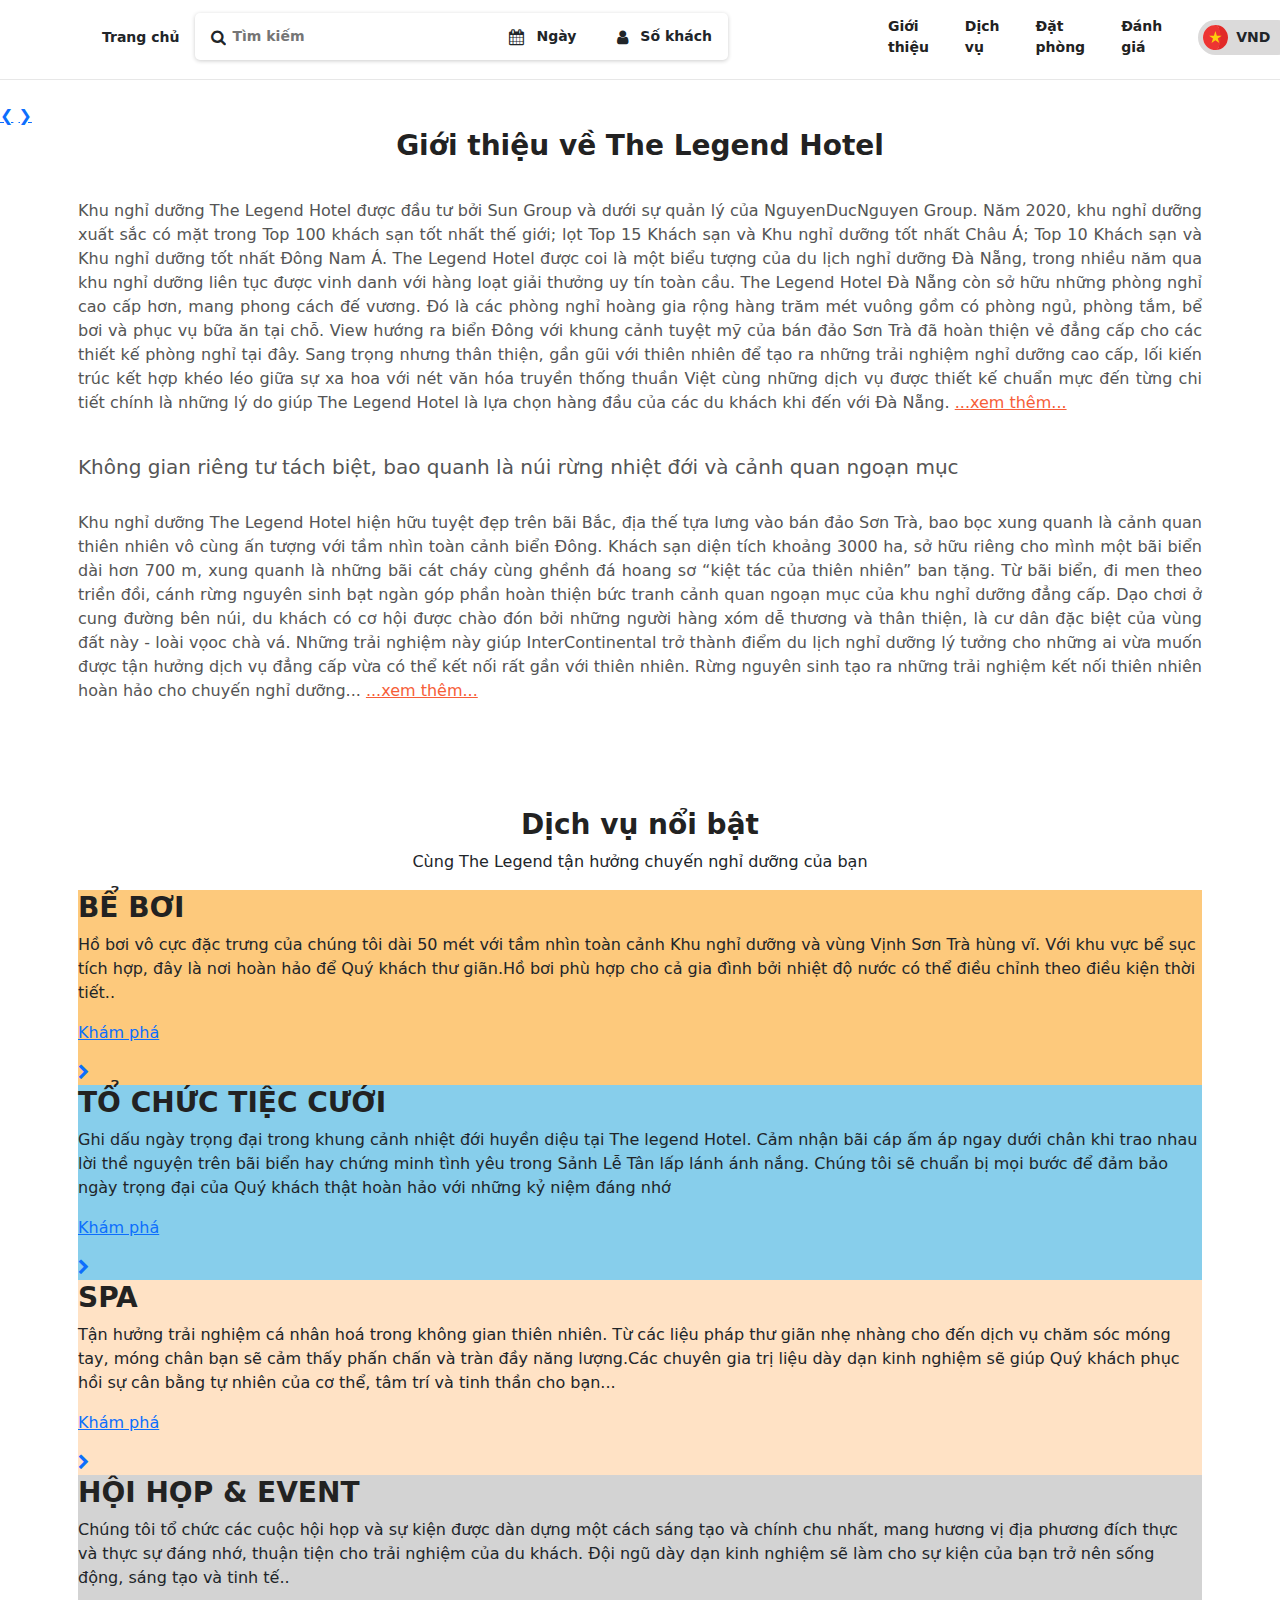
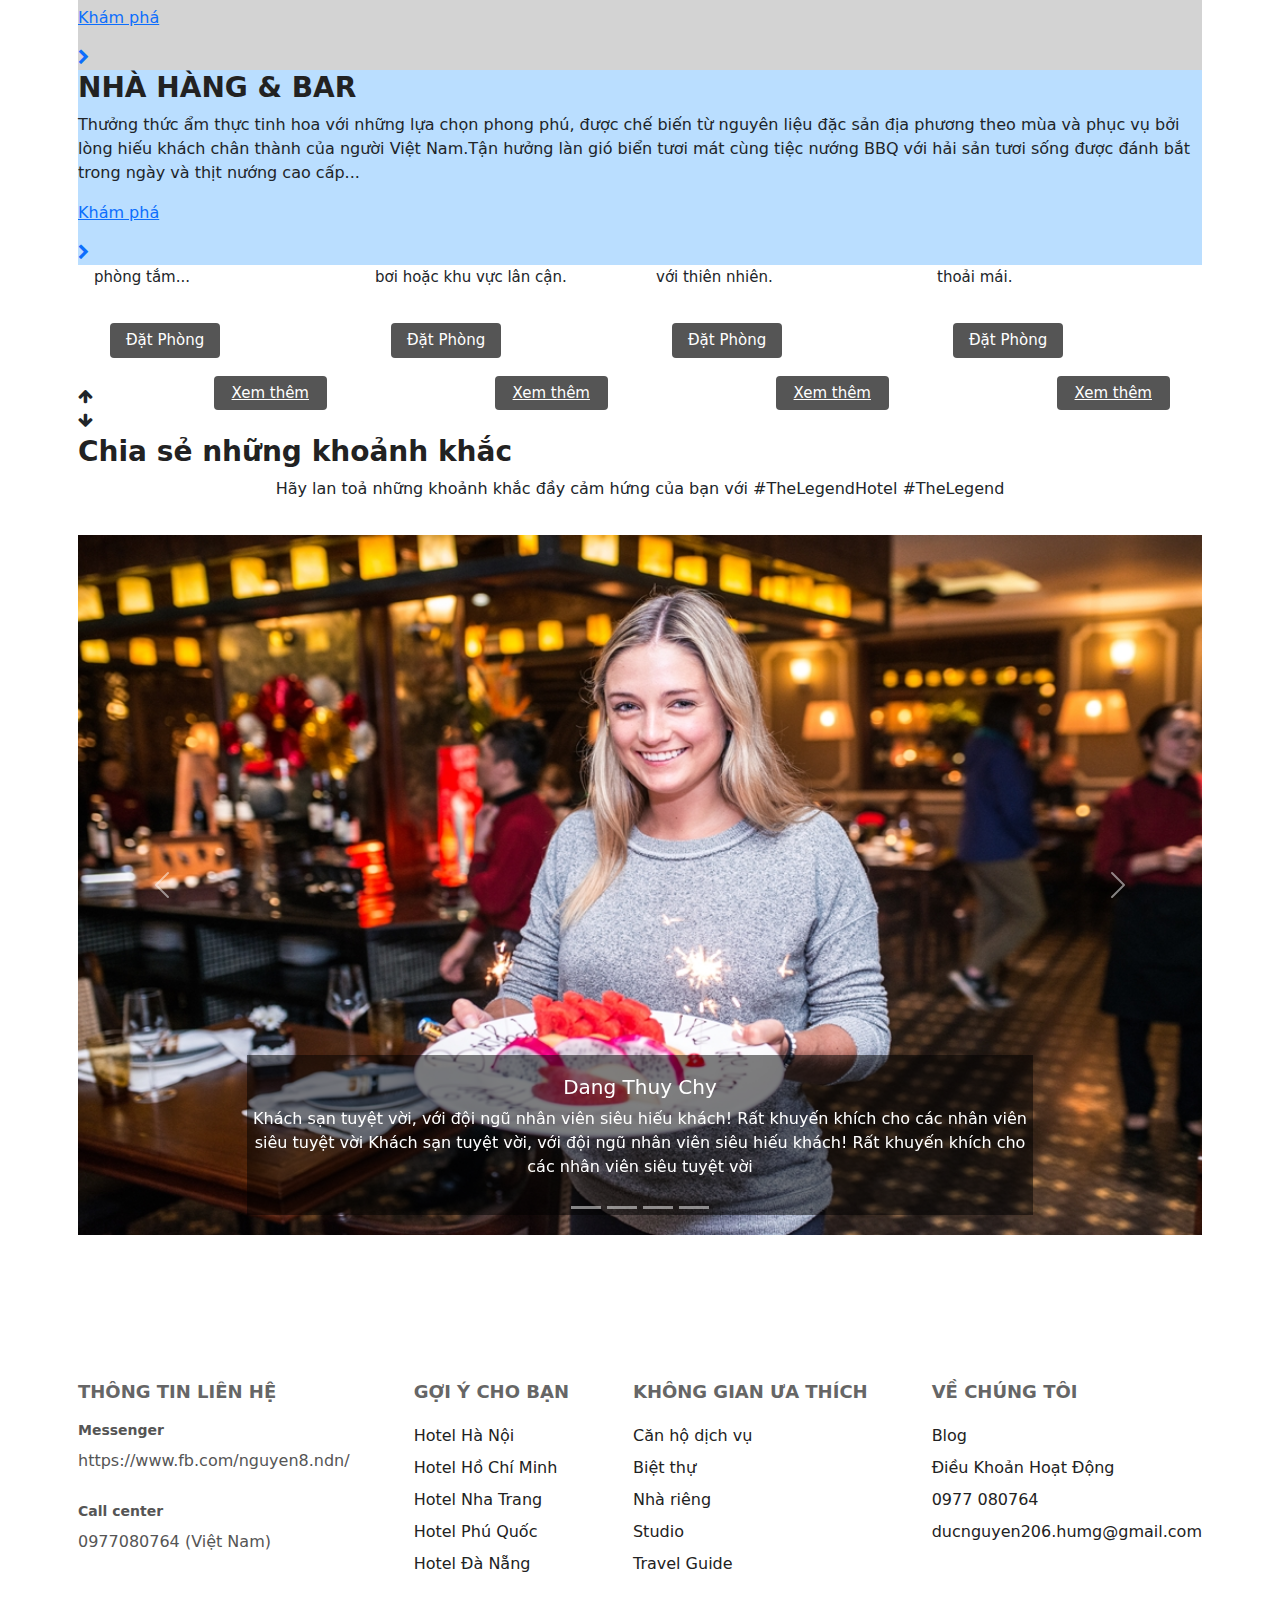
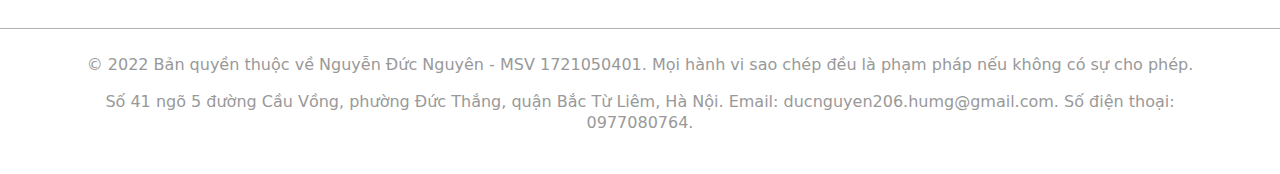
==== commit 9fdbb541: "chia thành các file nhỏ hơn" ====
--- a/index.html
+++ b/index.html
@@ -1,554 +1,582 @@
-<!DOCTYPE html>
-<html lang="en">
-<head>
-    <meta charset="UTF-8">
-    <meta http-equiv="X-UA-Compatible" content="IE=edge">
-    <meta name="viewport" content="width=device-width, initial-scale=1.0">
-    <title>The Legend Hotel </title>
-    <!-- Latest compiled and minified CSS -->
-    <link href="https://cdn.jsdelivr.net/npm/bootstrap@5.1.3/dist/css/bootstrap.min.css" rel="stylesheet">
-    <script src="https://cdn.jsdelivr.net/npm/bootstrap@5.1.3/dist/js/bootstrap.bundle.min.js"></script>
-    <link rel="stylesheet" href="./assets/css/style.css">
-    <link rel="stylesheet" href="./assets/font/themify-icons/themify-icons.css">
-    
-</head>
-<body>
-    <div id="main">
-      <!-- Start Header -->
-        <div id="header">
-          <div class="container">
-            <div class="header-main">
-              <div class="header-navbar">
-
-                <div class="header-home">
-                  <span class="header-home">Trang chủ</span>
-                </div>
-            </div>
-
-
-            <div class="header-search">
-              <div class="header-searching">
-                <i class="fa fa-search"></i>
-                <input type="text" class="header-input" placeholder="Tìm kiếm">
-              </div>
-
-              <div class="header-date">
-                <i class="ti-calendar"></i>
-                <span class="header-day">Ngày</span>
-              </div>
-
-              <div class="header-booking">
-                <i class="ti-user"></i>
-                <span class="header-customer">Số khách</span>
-              </div>
-
-              <!-- <div class="btn">
-                <i class="ti-search"></i>
-              </div> -->
-            </div>
-
-
-            <ul class="menu">
-              <li class="menu-item">
-                <a href="#introduce" class="menu-link">Giới thiệu</a>
-              </li>
-              <li class="menu-item">
-                <a href="#service" class="menu-link">Dịch vụ</a>
-              </li>
-              <li class="menu-item">
-                <a href="#book-room" class="menu-link">Đặt phòng</a>
-              </li>
-              <li class="menu-item">
-                <a href="#evaluate" class="menu-link">Đánh giá</a>
-              </li>
-              <li class="menu-item">
-                <div href="#" class="menu-dropdown">
-                    <img src="./assets/img/menu-img.svg" width="25px" alt="" class="menu-img">
-                    <span class="menu-currency ">VND <i class="ti-angle-down"></i></span>
-                </div>
-              </li>
-            </ul>
-          </div> 
-        </div>
-      </div>
-        <!-- End Header -->
-        
-        <div id="content">
-        <section class="banner">
-
-          
-          <!-- Carousel -->
-          <div id="slide" class="carousel slide" data-bs-ride="carousel">
-
-          <!-- Indicators/dots -->
-            <div class="carousel-indicators">
-            <button type="button" data-bs-target="#slide" data-bs-slide-to="0" class="active"></button>
-            <button type="button" data-bs-target="#slide" data-bs-slide-to="1"></button>
-            <button type="button" data-bs-target="#slide" data-bs-slide-to="2"></button>
-            </div>
-  
-          <!-- The slideshow/carousel -->
-         <div class="carousel-inner">
-           <div class="carousel-item active">
-              <img src="./assets/img/slide/slide2.jpg" alt="" class="col-full" >
-           </div>
-           <div class="carousel-item">
-              <img src="./assets/img/slide/slide3.jpg" alt="" class="col-full" >
-           </div>
-           <div class="carousel-item">
-              <img src="./assets/img/slide/slide4.jpg" alt="" class="col-full" >
-           </div>
-         </div>
-  
-        <!-- Left and right controls/icons -->
-         <button class="carousel-control-prev" type="button" data-bs-target="#slide" data-bs-slide="prev">
-            <span class="carousel-control-prev-icon"></span>
-         </button>
-         <button class="carousel-control-next" type="button" data-bs-target="#slide" data-bs-slide="next">
-            <span class="carousel-control-next-icon"></span>
-         </button>
-          </div>
-        </section>
-
-
-
-          <section id="introduce" class="welcome">
-          <div class="container">
-            <div class="welcome-content">
-              <h3 class="heading welcome-heading">Giới thiệu về The Legend Hotel</h3>
-              <p class="text welcome-dsc">Tọa lạc tại thành phố Hà Nội, cách Hồ Tây 800 m, The Legend Hotel có Wi-Fi và chỗ đỗ xe riêng miễn phí ngay trong khuôn viên.
-                The Legend Hotel cách chùa Trấn Quốc 900 m,đền Quán Thánh 1,4 km và gần Lăng Bác. Sân bay gần nhất là sân bay quốc tế Nội Bài, cách chỗ nghỉ 18 km.
-                Quầy lễ tân phục vụ 24 giờ/ngày.  The Legend Hotel tiện nghi,sang trọng,tiêu chuẩn bao gồm các phòng Deluxe city view, Superior, Deluxe family và phòng Legend suite.
-                Với thiết kế ấn tượng mang đậm phong cách hiện đại,khách sạn được trang bị nội thất cao cấp tạo nên không gian ấm cúng, sang trọng và gần gũi,chắc chắn sẽ là điểm đến 
-                lí tưởng mang lại những trải nghiệm thú vị cho du khách trong và ngoài nước khi đến với The Legend Hotel. Tại đây, du khách có thể truy cập internet đường truyền tốc độ cao,
-                khách sạn với 72 kênh truyền hình đa phương tiện sẽ cung cấp đầy đủ thông tin cần thiết cho du khách. Khách sạn với đội ngũ nhân viên được đào tạo chuyên nghiệp có thể đáp 
-                ứng tối đa, phục vụ nhu cầu nghỉ ngơi cũng như công việc của Qúy khách. Khách sạn có hệ thống quầy Bar/sảnh mini phục vụ nhu cầu cho quý du khách khi lưu trú tại khách sạn.
-                Đặc biệt khách sạn phục vụ miễn phí bữa ăn sáng dành cho 2 Quý khách/ phòng, theo đúng các món ăn sáng ưa thích của người Hà Nội.</p>
-            </div>
-          </div>
-          </section>
-
-          <section id="service" class="place">
-            <div class="container">
-              <div class="place-main">
-                <div class="place-header">
-                  <h3 class="heading place-heading">Dịch vụ nổi bật</h3>
-                  <p class="text-description">Cùng The Legend tận hưởng chuyến nghỉ dưỡng của bạn</p>
-                </div>
-                <div class="place-list">
-                  <div  class="place-item">
-                    <img src="./assets/img/dichvu/ansang.jpg" alt="" class="place-img">
-                    <div class="place-body">
-                      <h3 class="place-title"> Bữa sáng miễn phí</h3>
-                      <p class="place-desc">Phòng rộng rãi, yên tĩnh ở trần trên với cửa sổ mở và tầm nhìn
-                        ra quang cảnh thành phố. Mỗi phòng đều có 2 giường đơn và phòng tắm...
-                      </p>
-                    </div>
-                  </div>
-                  
-                  <div  class="place-item">
-                    <img src="./assets/img/dichvu/giatla.jpg" alt="" class="place-img">
-                    <div class="place-body">
-                      <h3 class="place-title">Dịch vụ giặt là theo ngày</h3>
-                      <p class="place-desc">Nằm trên tầng 2 với  thiết kế không gian mở, phòng được thiết kế
-                        theo phong cách tân cổ điển, nhìn ra được khu vực hồ bơi hoặc khu vực lân cận.
-                      </p>
-                      
-                    </div>
-                  </div>
-
-                  <div  class="place-item">
-                    <img src="./assets/img/dichvu/gym.jpg" alt="" class="place-img">
-                    <div class="place-body">
-                      <h3 class="place-title">Phòng Gym hiện đại</h3>
-                      <p class="place-desc">Suite sang trọng của chúng tôi cho phép bạn có nhiều không gian để thư giãn
-                        và nghỉ ngơi. Tận hưởng thư giãn, hoàn chỉnh với thiên nhiên.
-                      </p>
-                    </div>
-                  </div>
-
-                  <div  class="place-item">
-                    <img src="./assets/img/dichvu/spa.jpg" alt="" class="place-img">
-                    <div class="place-body">
-                      <h3 class="place-title"> Dịch vụ Spa</h3>
-                      <p class="place-desc">Hai phòng Premium Dulexe thông với nhau qua một cửa nối, phù hợp với một không gian
-                        gia đình với đầy đủ tiện nghi và thoải mái.
-                      </p>
-                    </div>
-                  </div>
-                </div>
-
-
-              </div>
-            </div>
-          </section>
-
-          <section id="book-room" class="extra">
-            <div class="container">
-              <div class="extra-main">
-                <div class="extra-header">
-                  <h3 class="heading place-heading">Ưu đãi đặc biệt</h3>
-                  <div class="extra-dsc">
-                    <p class="text-description">Chỉ có tại Luxstay, hấp dẫn và hữu hạn, book ngay!</p>
-                    <!-- <a href="#" class="more ">Xem thêm</a> -->
-                  </div>
-                </div>
-  
-                <div class="extra-list">
-                  <div  class="extra-item">
-                    <img src="./assets/img/place/deluxeFamilyRoom.jpg" alt="" class="extra-img">
-                    <div class="extra-body">
-                      <h3 class="extra-heading"> Phòng Grand Deluxe</h3>
-                      <p class="extra-desc">Phòng rộng rãi, yên tĩnh ở trần trên với cửa sổ mở và tầm nhìn
-                        ra quang cảnh thành phố. Mỗi phòng đều có 2 giường đơn và phòng tắm...
-                      </p>
-                      <button class="extra-book-btn js-book-room">Đặt Phòng</button>
-                      <button class="extra-detail-btn js-view-detail">Xem thêm..</button>
-                    </div>
-                  </div>
-                  
-                  <div  class="extra-item">
-                    <img src="./assets/img/place/suiteRoom.jpg" alt="" class="extra-img">
-                    <div class="extra-body">
-                      <h3 class="extra-heading">Phòng Premier Deluxe</h3>
-                      <p class="extra-desc">Nằm trên tầng 2 với  thiết kế không gian mở, phòng được thiết kế
-                        theo phong cách tân cổ điển, nhìn ra được khu vực hồ bơi hoặc khu vực lân cận.
-                      </p>
-                      <button class="extra-book-btn js-book-room">Đặt Phòng</button>
-                      <button class="extra-detail-btn js-view-detail">Xem thêm..</button>
-                    </div>
-                  </div>
-
-                  <div  class="extra-item">
-                    <img src="./assets/img/place/SuperiorRoom.jpg" alt="" class="extra-img">
-                    <div class="extra-body">
-                      <h3 class="extra-heading">Phòng trang trí cao cấp</h3>
-                      <p class="extra-desc">Suite sang trọng của chúng tôi cho phép bạn có nhiều không gian để thư giãn
-                        và nghỉ ngơi. Tận hưởng thư giãn, hoàn chỉnh với thiên nhiên.
-                      </p>
-                      <button class="extra-book-btn js-book-room">Đặt Phòng</button>
-                      <button class="extra-detail-btn js-view-detail">Xem thêm..</button>
-                    </div>
-                  </div>
-
-                  <div  class="extra-item">
-                    <img src="./assets/img/place/Family.jpg" alt="" class="extra-img">
-                    <div class="extra-body">
-                      <h3 class="extra-heading"> Phòng Dulexe Family Room</h3>
-                      <p class="extra-desc">Hai phòng Premium Dulexe thông với nhau qua một cửa nối, phù hợp với một không gian
-                        gia đình với đầy đủ tiện nghi và thoải mái.
-                      </p>
-                      <button class="extra-book-btn js-book-room">Đặt Phòng</button>
-                      <button class="extra-detail-btn js-view-detail">Xem thêm..</button>
-                      
-                    </div>
-                  </div>
-                </div>
-
-              </div>
-            </div>
-          </section>
-
-          <section id="evaluate" class="evaluate">
-            <div class="container">
-              <div class="evaluate-main">
-                <div class="evaluate-header">
-                  <h3 class="place-heading heading">Chia sẻ những khoảnh khắc</h3>
-                  <p class="text-description">
-                    Hãy lan toả những khoảnh khắc đầy cảm hứng của bạn với #TheLegendHotel #TheLegend
-                  </p>
-                </div>
-                <!--  -->
-                <div id="carouselExampleDark" class="carousel slide " data-bs-ride="carousel">
-                  <div class="carousel-indicators">
-                    <button type="button" data-bs-target="#carouselExampleDark" data-bs-slide-to="0" class="active" aria-current="true" aria-label="Slide 1"></button>
-                    <button type="button" data-bs-target="#carouselExampleDark" data-bs-slide-to="1" aria-label="Slide 2"></button>
-                    <button type="button" data-bs-target="#carouselExampleDark" data-bs-slide-to="2" aria-label="Slide 3"></button>
-                    <button type="button" data-bs-target="#carouselExampleDark" data-bs-slide-to="3" aria-label="Slide 4"></button>                                       
-                  </div>
-                  <div class="carousel-inner">
-                    <div class="carousel-item active" data-bs-interval="10000">
-                      <img src="./assets/img/evaluate/evaluate1.jpg" class=" col-full" alt="...">
-                      <div class="carousel-caption ">
-                        <h5>Dang Thuy Chy</h5>
-                        <p>Khách sạn tuyệt vời, với đội ngũ nhân viên siêu hiếu khách! Rất khuyến khích cho các nhân viên siêu tuyệt vời
-                          Khách sạn tuyệt vời, với đội ngũ nhân viên siêu hiếu khách! Rất khuyến khích cho các nhân viên siêu tuyệt vời</p>
-                      </div>
-                    </div>
-                    <div class="carousel-item" data-bs-interval="3000"> 
-                      <!-- data-bs-interval="2000": khoảng cách chạy slide -->
-                      <img src="./assets/img/evaluate/evaluate2.jpg" class="col-full" alt="...">
-                      <div class="carousel-caption ">
-                        <h5>Nguyen Phuong Thao</h5>
-                        <p>Một điều bất ngờ đã có trong cửa hàng. Một món ngon sinh nhật đáng yêu từ đội Đậu Đỏ.</p>
-                      </div>
-                    </div>
-                    <div class="carousel-item" data-bs-interval="3000"> 
-                      <img src="./assets/img/evaluate/evaluate3.jpg" class="col-full" alt="...">
-                      <div class="carousel-caption ">
-                        <h5>Benedict Cumberbatch</h5>
-                        <p>The location was awesome but the staff made the trip incredible.The location was awesome but the staff made the trip incredible.</p>
-                      </div>
-                    </div>
-                    <div class="carousel-item">
-                      <img src="./assets/img/evaluate/evaluate4.jpg" class=" col-full" alt="...">
-                      <div class="carousel-caption ">
-                        <h5>Elizabeth Olsen</h5>
-                        <p>Just really recommend this hotel to you if you want to make a wonderful memory in Hà Nội.</p>
-                      </div>
-                    </div>
-                  </div>
-                  <button class="carousel-control-prev" type="button" data-bs-target="#carouselExampleDark" data-bs-slide="prev">
-                    <span class="carousel-control-prev-icon" aria-hidden="true"></span>
-                    <span class="visually-hidden">Previous</span>
-                  </button>
-                  <button class="carousel-control-next" type="button" data-bs-target="#carouselExampleDark" data-bs-slide="next">
-                    <span class="carousel-control-next-icon" aria-hidden="true"></span>
-                    <span class="visually-hidden">Next</span>
-                  </button>
-                </div>
-                <!--  -->
-              </div>
-            </div>
-          </section>
-        </div>
-
-      <div class="footer">
-            
-        <div class="footer-header">
-          <div class="container">
-            <div class="footer-container">
-              <div class="footer-item">
-                <div class="footer-logo">
-                  <h3 class="footer-heading">THÔNG TIN LIÊN HỆ</h3>
-                </div>
-                <div class="footer-messenger">
-                  <div class="messenger-link">
-                    <h3 class="messenger-heading">Messenger</h3>
-                    <a href="https://www.facebook.com/nguyen8.ndn/" class="info-dsc">https://www.fb.com/nguyen8.ndn/</a>
-                  </div>
-                </div>
-                <div class="footer-call">
-                  <div class="call-link">
-                    <h3 class="call-heading">Call center</h3>
-                    <a href="#" class="info-dsc">0977080764 (Việt Nam)</a>
-                  </div>
-                </div>
-              </div>
-              <div class="footer-item ">
-                <h3 class="footer-heading">GỢI Ý CHO BẠN</h3>
-                <div class="footer-link">
-                  <a href="https://bitly.com.vn/4povda" class="footer-dsc">Hotel Hà Nội</a>
-                  <a href="https://bitly.com.vn/gvil4x" class="footer-dsc">Hotel Hồ Chí Minh</a>
-                  <a href="https://bitly.com.vn/cbaewq" class="footer-dsc">Hotel Nha Trang</a>
-                  <a href="https://bitly.com.vn/ks99tm" class="footer-dsc">Hotel Phú Quốc</a>
-                  <a href="https://bitly.com.vn/x0iab8" class="footer-dsc">Hotel Đà Nẵng</a>
-                </div>
-              </div>
-              <div class="footer-item ">
-                <h3 class="footer-heading">KHÔNG GIAN ƯA THÍCH</h3>
-                <div class="footer-link">
-                  <a href="#" class="footer-dsc">Căn hộ dịch vụ</a>
-                  <a href="#" class="footer-dsc">Biệt thự</a>
-                  <a href="#" class="footer-dsc">Nhà riêng</a>
-                  <a href="#" class="footer-dsc">Studio</a>
-                  <a href="#" class="footer-dsc">Travel Guide</a>
-                </div>
-              </div>
-              <div class="footer-item ">
-                <h3 class="footer-heading">VỀ CHÚNG TÔI</h3>
-                <div class="footer-link">
-                  <a href="#" class="footer-dsc">Blog</a>
-                  <a href="#" class="footer-dsc">Điều Khoản Hoạt Động</a>
-                  <a href="#" class="footer-dsc">0977 080764</a>
-                  <a href="#" class="footer-dsc">ducnguyen206.humg@gmail.com</a>
-                </div>
-              </div>
-            </div>
-          </div>
-        </div>
-        <div class="footer-bottom">
-          <div class="container">
-            <p class="footer-bottom-dsc">© 2022 Bản quyền thuộc về Nguyễn Đức Nguyên - MSV 1721050401. Mọi hành vi sao chép đều là phạm pháp nếu không có sự cho phép.</p>
-            <p class="footer-bottom-dsc">Số 41 ngõ 5 đường Cầu Vồng, phường Đức Thắng, quận Bắc Từ Liêm, Hà Nội. Email: ducnguyen206.humg@gmail.com. Số điện thoại: 0977080764.</p>
-          </div>
-        </div> 
-      </div>
-
-
-      <div class="box js-box">
-        <div class="box-container js-box-container">
-            <div class="box-close js-box-close">
-                <i class="ti-close"></i>
-            </div>
-            <header class="box-header"><h3>ĐẶT PHÒNG KHÁCH SẠN</h3>  </header>
-            
-            <!-- Start box -->
-            <div class="box-body">
-              <div class="row">
-                <div class="col col-2">
-                  <label for="name" class="box-label"> Họ và tên</label>
-                  <input id="name" type="text" class="box-input" placeholder="">
-              </div>
-                <div class="col col-2">  
-                  <label for="Phone" class="box-label">Số điện thoại</label>
-                  <input id="Phone" type="text" class="box-input" placeholder="">
-                </div>
-                <div class="col col-2">
-                <label for="arrival-date" class="box-label"> Ngày đến</label>
-                <input id="arrival-date" type="date" class="box-input" placeholder="">
-              </div>
-              <div class="col col-2">  
-                <label for="days-left" class="box-label">Ngày đi</label>
-                <input id="days-left" type="date" class="box-input" placeholder="">
-              </div>
-              <div class="col col-2">  
-                <label for="room-number" class="box-label">Số lượng phòng</label>
-                <input id="room-number" type="number" min="1" max="10" class="box-input" placeholder="">
-              </div>
-              <div class="col col-2">  
-                <label for="people-number" class="box-label">Số lượng người</label>
-                <input id="people-number" type="number" min="1" max="10" class="box-input" placeholder="">
-              </div>
-              <div class="select-option col col-full">  
-                <label for="room-type" class="box-label">Loại phòng</label>
-                <select id="room-type" class="box-input" name="option">
-                  <option value="1">Dulexe Family Room - Còn 4 phòng</option>
-                  <option value="2">Superior Room - còn 6 phòng</option>
-                  <option value="3">Suite Room - còn 4 phòng</option>
-                  <option value="4">Dulexe City View Room - còn 2 phòng</option></select>
-              </div></div>
-            </div>
-            <button onclick="myFunction ()" class="confirm">Xác nhận giá
-                <i class="ti-check"></i>
-            </button>
-            </div>
-        </div>
-    </div>
-
-
-    </div>
-    <!-- JS Box -->
-    <script>
-      const bookBtns = document.querySelectorAll('.js-book-room')
-      const box =document.querySelector('.js-box')
-      const boxContainer = document.querySelector('.js-box-container')
-      const boxClose = document.querySelector('.js-box-close')
-      
-      // Hàm hiển thị form box mua vé( thêm class open vào box)
-      function showBookRoom() {
-          box.classList.add('open')
-      }
-
-      //Hàm ẩn box book room( gỡ bỏ class open của box)
-      function hideBookRoom() {
-          box.classList.remove('open')
-      }
-
-      //Lặp qua từng thẻ button và nghe hành vi click
-      for(const bookBtn of bookBtns) {
-          bookBtn.addEventListener('click', showBookRoom)
-      }
-
-      //Nghe hành vi click vào button close
-      boxClose.addEventListener('click',hideBookRoom)
-
-      box.addEventListener('click',hideBookRoom)
-      
-      boxContainer.addEventListener ('click',function (event) {
-          event.stopPropagation()
-      })
-      // Thông báo xác nhận
-      function myFunction()  {
-        confirm("Xác nhận đặt phòng! Nhân viên tư vấn sẽ sớm liên lạc với bạn! Xin cảm ơn !");
-      }
-
-  </script>
-  <!-- End box -->
-
-  <!-- Star Detail -->
-  <div class="detail js-detail">
-    <div class="detail-container js-detail-container">
-        <div class="detail-close js-detail-close">
-            <i class="ti-close"></i>
-        </div>
-        <header class="detail-header"><h4> Thông tin chi tiết </h4>  </header>
-
-        <div class="detail-list">
-          <div class="detail-item">
-
-            <div id="carouselExampleSlidesOnly" class="carousel slide" data-bs-ride="carousel">
-              <div class="carousel-inner">
-                <div class="carousel-item active">
-                  <img src="./assets/img/detail-room/p1/212_1.jpg" class="d-block w-100" alt="...">
-                </div>
-                <div class="carousel-item">
-                  <img src="./assets/img/detail-room/p1/212_2.jpg" class="d-block w-100" alt="...">
-                </div>
-                <div class="carousel-item">
-                  <img src="./assets/img/detail-room/p1/216_1.jpg" class="d-block w-100" alt="...">
-                </div>
-                <div class="carousel-item">
-                  <img src="./assets/img/detail-room/p1/216_2.jpg" class="d-block w-100" alt="...">
-                </div>
-              </div>
-            </div>
-
-            <!--  -->
-              <div class="detail-body">
-                  <h3 class="detail-heading"> Phòng Grand Deluxe</h3>
-                  <p class="detail-price">800.000đ / ngày</p>
-                  <p class="detail-desc">Nằm trên tầng 2 với thiết kế không gian mở, phòng được thiết kế theo phong cách tân cổ
-                     điển này nhìn ra thác tường nước hoặc khu vực lân cận.Nằm trên tầng 2 với thiết kế không gian mở, phòng được
-                      thiết kế theo phong cách tân cổ điển này nhìn ra thác tường nước hoặc khu vực lân cận.
-                  </p>
-                  <ul class="detail-info">
-                    <li>Diện tích phòng :28 mét vuông</li>
-                    <li>View : Nội thất tường nước thác</li>
-                    <li>Giường : 1 giường đôi hoặc 2 giường đơn</li>
-                    <li>Sức chứa tối đa : 3 khách</li>
-                    <li>Phòng tắm : Bồn tắm & góc tắm, vòi sen riêng biệt</li>
-                    <li>Cách trung tâm thương mại ~ 3km </li>
-                    <li>Các dịch vụ Spa, xông hơi, phòng Gym với thiết kế hiện đại</li>
-                  </ul>
-                  <button class="detail-btn js-detail">Đặt Phòng</button>
-            </div>
-          </div>
-        </div>
-      </div>
-  </div>
-
-  <!-- JS Detail -->
-  <script>
-    const detailBtns = document.querySelectorAll('.js-view-detail')
-    const detail =document.querySelector('.js-detail')
-    const detailContainer = document.querySelector('.js-detail-container')
-    const detailClose = document.querySelector('.js-detail-close')
-
-    // Hàm hiển thị form detail( thêm class open vào detail)
-    function showDetail() {
-        detail.classList.add('open')
-    }
-
-    //Hàm ẩn detail( gỡ bỏ class open của detail)
-    function hideDetail() {
-        detail.classList.remove('open')
-    }
-
-    //Lặp qua từng thẻ button và nghe hành vi click
-    for(const detailBtn of detailBtns) {
-        detailBtn.addEventListener('click', showDetail)
-    }
-
-    //Nghe hành vi click vào button close
-    detailClose.addEventListener('click',hideDetail)
-
-    detail.addEventListener('click',hideDetail)
-    
-    detailContainer.addEventListener ('click',function (event) {
-        event.stopPropagation()
-    })
-
-</script>
-</body>
-</html>
+<!DOCTYPE html>
+<html lang="en">
+
+<head>
+  <meta charset="UTF-8">
+  <meta http-equiv="X-UA-Compatible" content="IE=edge">
+  <meta name="viewport" content="width=device-width, initial-scale=1.0">
+  <title>The Legend Hotel </title>
+  <!-- Latest compiled and minified CSS -->
+  <link href="https://cdn.jsdelivr.net/npm/bootstrap@5.1.3/dist/css/bootstrap.min.css" rel="stylesheet">
+  <script src="https://cdn.jsdelivr.net/npm/bootstrap@5.1.3/dist/js/bootstrap.bundle.min.js"></script>
+  <link rel="stylesheet" href="./assets/css/style.css">
+  <link rel="stylesheet" href="./assets/css/slide.css">
+  <script src="https://unpkg.com/react@18/umd/react.development.js" crossorigin></script>
+  <link href="https://maxcdn.bootstrapcdn.com/font-awesome/4.7.0/css/font-awesome.min.css" rel="stylesheet">
+
+
+</head>
+
+<body>
+  <div id="main">
+    <!-- Start Header -->
+    <section id="header">
+      <div class="container">
+        <div class="header-main">
+          <div class="header-navbar">
+
+            <div class="header-home">
+              <span class="header-home">Trang chủ</span>
+            </div>
+          </div>
+          <div class="header-search">
+            <div class="header-searching">
+              <i class="fa fa-search"></i>
+              <input type="text" class="header-input" placeholder="Tìm kiếm">
+            </div>
+
+            <div class="header-date">
+              <i class="fa fa-calendar"></i>
+              <span class="header-day">Ngày</span>
+            </div>
+
+            <div class="header-booking">
+              <i class="fa fa-user"></i>
+              <span class="header-customer">Số khách</span>
+            </div>
+          </div>
+          <ul class="menu">
+            <li class="menu-item">
+              <a href="#introduce" class="menu-link">Giới thiệu</a>
+            </li>
+            <li class="menu-item">
+              <a href="#service" class="menu-link">Dịch vụ</a>
+            </li>
+            <li class="menu-item">
+              <a href="#book-room" class="menu-link">Đặt phòng</a>
+            </li>
+            <li class="menu-item">
+              <a href="#evaluate" class="menu-link">Đánh giá</a>
+            </li>
+            <li class="menu-item">
+              <div href="#" class="menu-dropdown">
+                <img src="./assets/img/menu-img.svg" width="25px" alt="" class="menu-img">
+                <span class="menu-currency ">VND <i class="ti-angle-down"></i></span>
+              </div>
+            </li>
+          </ul>
+        </div>
+      </div>
+    </section>
+    <!-- End Header -->
+
+
+
+
+
+
+
+    <!--  -->
+    <!-- Slide -->
+    <section id="slide">
+      <div class="slideshow-container">
+        <!-- Kết hợp hình ảnh và nội dung cho mội phần tử trong slideshow-->
+        <div class="mySlides fade">
+          <img src="./assets/img/slide/slide13.jpg" style="width:100%">
+        </div>
+        <div class="mySlides fade">
+          <img src="./assets/img/slide/slide14.jpg" style="width:100%">
+        </div>
+        <div class="mySlides fade">
+          <img src="./assets/img/slide/slide15.jpg" style="width:100%">
+        </div>
+        <div class="mySlides fade">
+          <img src="./assets/img/slide/slide11.jpg" style="width:100%">
+        </div>
+        <div class="mySlides fade">
+          <img src="./assets/img/slide/slide1.jpg" style="width:100%">
+        </div>
+        <div class="mySlides fade">
+          <img src="./assets/img/slide/slide8.jpg" style="width:100%">
+        </div>
+        <div class="mySlides fade">
+          <img src="./assets/img/slide/slide7.jpg" style="width:100%">
+        </div>
+        <!-- Nút điều khiển mũi tên-->
+        <a class="prev" onclick="plusSlides(-1)">❮</a>
+        <a class="next" onclick="plusSlides(1)">❯</a>
+      </div>
+      <script src="./main.js"></script>
+    </section>
+
+    <!-- End Slide -->
+
+
+
+    <section id="introduce" class="welcome">
+      <div class="container">
+        <div class="welcome-content">
+          <h3 class="heading welcome-heading">Giới thiệu về The Legend Hotel</h3>
+          <p class="text">Khu nghỉ dưỡng The Legend Hotel được đầu tư bởi Sun Group và dưới sự quản lý
+            của NguyenDucNguyen Group. Năm 2020, khu nghỉ dưỡng xuất sắc có mặt trong Top 100 khách sạn
+            tốt nhất thế giới; lọt Top 15 Khách sạn và Khu nghỉ dưỡng tốt nhất Châu Á; Top 10 Khách sạn
+            và Khu nghỉ dưỡng tốt nhất Đông Nam Á. The Legend Hotel được coi là một biểu tượng của du lịch
+            nghỉ dưỡng Đà Nẵng, trong nhiều năm qua khu nghỉ dưỡng liên tục được vinh danh với hàng loạt
+            giải thưởng uy tín toàn cầu. The Legend Hotel Đà Nẵng còn sở hữu những phòng nghỉ cao cấp hơn,
+            mang phong cách đế vương. Đó là các phòng nghỉ hoàng gia rộng hàng trăm mét vuông gồm có phòng
+            ngủ, phòng tắm, bể bơi và phục vụ bữa ăn tại chỗ. View hướng ra biển Đông với khung cảnh tuyệt
+            mỹ của bán đảo Sơn Trà đã hoàn thiện vẻ đẳng cấp cho các thiết kế phòng nghỉ tại đây. Sang trọng
+            nhưng thân thiện, gần gũi với thiên nhiên để tạo ra những trải nghiệm nghỉ dưỡng cao cấp, lối
+            kiến trúc kết hợp khéo léo giữa sự xa hoa với nét văn hóa truyền thống thuần Việt cùng những
+            dịch vụ được thiết kế chuẩn mực đến từng chi tiết chính là những lý do giúp The Legend Hotel
+            là lựa chọn hàng đầu của các du khách khi đến với Đà Nẵng.
+            <a href="#" style="color:#f65e39 ;" onclick="myFunction2 ()">...xem thêm...</a>
+          </p> <br>
+
+          <h5>Không gian riêng tư tách biệt, bao quanh là núi rừng nhiệt đới và cảnh quan ngoạn mục</h5> <br>
+          <p class="text">Khu nghỉ dưỡng The Legend Hotel hiện hữu tuyệt đẹp trên bãi Bắc, địa
+            thế tựa lưng vào bán đảo Sơn Trà, bao bọc xung quanh là cảnh quan thiên nhiên vô cùng ấn tượng
+            với tầm nhìn toàn cảnh biển Đông. Khách sạn diện tích khoảng 3000 ha, sở hữu riêng cho mình một
+            bãi biển dài hơn 700 m, xung quanh là những bãi cát cháy cùng ghềnh đá hoang sơ “kiệt tác của
+            thiên nhiên” ban tặng. Từ bãi biển, đi men theo triền đồi, cánh rừng nguyên sinh bạt ngàn góp
+            phần hoàn thiện bức tranh cảnh quan ngoạn mục của khu nghỉ dưỡng đẳng cấp. Dạo chơi ở cung đường
+            bên núi, du khách có cơ hội được chào đón bởi những người hàng xóm dễ thương và thân thiện,
+            là cư dân đặc biệt của vùng đất này - loài vọoc chà vá. Những trải nghiệm này giúp InterContinental
+            trở thành điểm du lịch nghỉ dưỡng lý tưởng cho những ai vừa muốn được tận hưởng dịch vụ đẳng
+            cấp vừa có thể kết nối rất gần với thiên nhiên. Rừng nguyên sinh tạo ra những trải nghiệm kết
+            nối thiên nhiên hoàn hảo cho chuyến nghỉ dưỡng...
+            <a href="#" style="color:#f65e39 ;" onclick="myFunction2 ()">...xem thêm...</a>
+          </p> <br>
+        </div>
+      </div>
+    </section>
+
+    <section id="service" class="place">
+      <div class="wrapper js-wrapper">
+        <div class="container">
+          <div class="place-main">
+            <div class="place-header">
+              <h3 class="heading place-heading">Dịch vụ nổi bật</h3>
+              <p class="text-description">Cùng The Legend tận hưởng chuyến nghỉ dưỡng của bạn </p>
+            </div>
+
+            <div class="slideshow">
+
+              <div class="slideshow-left">
+
+                <div class="Lslide">
+                  <div class="Lslide-content">
+                    <h3 class="heading">BỂ BƠI</h3>
+                    <p>Hồ bơi vô cực đặc trưng của chúng tôi dài 50 mét với tầm nhìn toàn
+                      cảnh Khu nghỉ dưỡng và vùng Vịnh Sơn Trà hùng vĩ. Với khu vực bể sục
+                      tích hợp, đây là nơi hoàn hảo để Quý khách thư giãn.Hồ bơi phù hợp
+                      cho cả gia đình bởi nhiệt độ nước có thể điều chỉnh theo điều kiện thời tiết.. </p>
+
+                    <div class="button">
+                      <a href="#">
+                        <p onclick="myFunction2 ()">Khám phá</p>
+                        <i class="fa fa-chevron-right" aria-hidden="true"></i>
+                      </a>
+                    </div>
+                  </div>
+                </div>
+                <div class="Lslide">
+                  <div class="Lslide-content">
+                    <h3 class="heading">TỔ CHỨC TIỆC CƯỚI</h3>
+                    <p>Ghi dấu ngày trọng đại trong khung cảnh nhiệt đới huyền diệu tại
+                      The legend Hotel. Cảm nhận bãi cáp ấm áp ngay dưới chân khi trao
+                      nhau lời thề nguyện trên bãi biển hay chứng minh tình yêu trong
+                      Sảnh Lễ Tân lấp lánh ánh nắng. Chúng tôi sẽ chuẩn bị mọi bước để đảm bảo ngày trọng
+                      đại của Quý khách thật hoàn hảo với những kỷ niệm đáng nhớ </p>
+
+                    <div class="button">
+                      <a href="#">
+                        <p onclick="myFunction2 ()">Khám phá</p>
+                        <i class="fa fa-chevron-right" aria-hidden="true"></i>
+                      </a>
+                    </div>
+                  </div>
+                </div>
+                <div class="Lslide">
+                  <div class="Lslide-content">
+                    <h3 class="heading">SPA</h3>
+                    <p>Tận hưởng trải nghiệm cá nhân hoá trong không gian thiên nhiên. Từ các liệu pháp thư giãn nhẹ
+                      nhàng
+                      cho đến dịch vụ chăm sóc móng tay, móng chân bạn sẽ cảm thấy
+                      phấn chấn và tràn đầy năng lượng.Các chuyên gia trị liệu dày dạn kinh
+                      nghiệm sẽ giúp Quý khách phục hồi sự cân bằng tự nhiên
+                      của cơ thể, tâm trí và tinh thần cho bạn...</p>
+
+                    <div class="button">
+                      <a href="#">
+                        <p onclick="myFunction2 ()">Khám phá</p>
+                        <i class="fa fa-chevron-right" aria-hidden="true"></i>
+                      </a>
+                    </div>
+                  </div>
+                </div>
+                <div class="Lslide">
+                  <div class="Lslide-content">
+                    <h3 class="heading">HỘI HỌP & EVENT</h3>
+                    <p>Chúng tôi tổ chức các cuộc hội họp và sự kiện được dàn dựng một
+                      cách sáng tạo và chính chu nhất, mang hương vị địa phương đích
+                      thực và thực sự đáng nhớ, thuận tiện cho trải nghiệm của du khách.
+                      Đội ngũ dày dạn kinh nghiệm sẽ làm cho sự kiện của bạn trở nên sống
+                      động, sáng tạo và tinh tế..</p>
+
+                    <div class="button">
+                      <a href="#">
+                        <p onclick="myFunction2 ()">Khám phá</p>
+                        <i class="fa fa-chevron-right" aria-hidden="true"></i>
+                      </a>
+                    </div>
+                  </div>
+                </div>
+                <div class="Lslide">
+                  <div class="Lslide-content">
+                    <h3 class="heading">NHÀ HÀNG & BAR</h3>
+                    <p>Thưởng thức ẩm thực tinh hoa với những lựa chọn phong phú, được chế
+                      biến từ nguyên liệu đặc sản địa phương theo mùa và phục vụ bởi lòng
+                      hiếu khách chân thành của người Việt Nam.Tận hưởng làn gió biển tươi
+                      mát cùng tiệc nướng BBQ với hải sản tươi sống được đánh bắt trong ngày
+                      và thịt nướng cao cấp...
+                    </p>
+
+                    <div class="button">
+                      <a href="#">
+                        <p onclick="myFunction2 ()">Khám phá</p>
+                        <i class="fa fa-chevron-right" aria-hidden="true"></i>
+                      </a>
+                    </div>
+                  </div>
+                </div>
+              </div>
+              <div class="slideshow-right">
+
+                <div class="Rslide">
+                  <img src="./assets/img/slide/slide20.jpg" class="slide-img" alt="">
+                </div>
+                <div class="Rslide">
+                  <img src="./assets/img/slide/slide19.jpg" class="slide-img" alt="">
+                </div>
+                <div class="Rslide">
+                  <img src="./assets/img/slide/slide12.jpg" class="slide-img" alt="">
+                </div>
+                <div class="Rslide">
+                  <img src="./assets/img/slide/slide17.jpg" class="slide-img" alt="">
+                </div>
+                <div class="Rslide">
+                  <img src="./assets/img/slide/slide16.jpg" class="slide-img" alt="">
+                </div>
+              </div>
+              <div class="control">
+                <div class="oncontrol control-top">
+                  <i class="fa fa-arrow-up" aria-hidden="true"></i>
+                </div>
+                <div class="oncontrol control-bottom">
+                  <i class="fa fa-arrow-down" aria-hidden="true"></i>
+                </div>
+              </div>
+
+            </div>
+            <script src="./main.js"></script>
+          </div>
+        </div>
+      </div>
+    </section>
+
+    <section id="book-room" class="extra">
+      <div class="container">
+        <div class="extra-main">
+          <div class="extra-header">
+            <h3 class="heading place-heading">Ưu đãi đặc biệt</h3>
+            <div class="extra-dsc">
+              <p class="text-description">Chỉ có tại Luxstay, hấp dẫn và hữu hạn, book ngay!</p>
+              <!-- <a href="#" class="more ">Xem thêm</a> -->
+            </div>
+          </div>
+
+          <div class="extra-list">
+            <div class="extra-item">
+              <img src="./assets/img/place/deluxeFamilyRoom.jpg" alt="" class="extra-img">
+              <div class="extra-body">
+                <h3 class="extra-heading"> Phòng Grand Deluxe</h3>
+                <p class="extra-desc">Phòng rộng rãi, yên tĩnh ở trần trên với cửa sổ mở và tầm nhìn  ra quang cảnh thành phố. Mỗi phòng đều có 2 giường đơn và phòng tắm...</p>
+                <button class="extra-book-btn js-book-room">Đặt Phòng</button>
+                <a class="extra-detail-btn" href="./detail-room1.html">Xem thêm</a>
+              </div>
+            </div>
+
+            <div class="extra-item">
+              <img src="./assets/img/place/suiteRoom.jpg" alt="" class="extra-img">
+              <div class="extra-body">
+                <h3 class="extra-heading">Phòng Premier Deluxe</h3>
+                <p class="extra-desc">Nằm trên tầng 2 với thiết kế không gian mở, phòng được thiết kế theo phong cách tân cổ điển, nhìn ra được khu vực hồ bơi hoặc khu vực lân cận.</p>
+                <button class="extra-book-btn js-book-room">Đặt Phòng</button>
+                <a class="extra-detail-btn" href="./detail-room2.html">Xem thêm</a>
+              </div>
+            </div>
+
+            <div class="extra-item">
+              <img src="./assets/img/place/SuperiorRoom.jpg" alt="" class="extra-img">
+              <div class="extra-body">
+                <h3 class="extra-heading">Phòng High-class decoration</h3>
+                <p class="extra-desc">Suite sang trọng của chúng tôi cho phép bạn có nhiều không gian để thư giãn và nghỉ ngơi. Tận hưởng thư giãn, hoàn chỉnh với thiên nhiên.</p>
+                <button class="extra-book-btn js-book-room">Đặt Phòng</button>
+                <a class="extra-detail-btn" href="./detail-room3.html">Xem thêm</a>
+              </div>
+            </div>
+
+            <div class="extra-item">
+              <img src="./assets/img/place/Family.jpg" alt="" class="extra-img">
+              <div class="extra-body">
+                <h3 class="extra-heading"> Phòng Dulexe Family</h3>
+                <p class="extra-desc">Hai phòng Premium Dulexe thông với nhau qua một cửa nối, phù hợp với một không gian gia đình với đầy đủ tiện nghi và thoải mái.</p>
+                <button class="extra-book-btn js-book-room">Đặt Phòng</button>
+                <a class="extra-detail-btn" href="./detail-room4.html">Xem thêm</a>
+
+              </div>
+            </div>
+          </div>
+
+        </div>
+      </div>
+    </section>
+
+    <section id="evaluate" class="evaluate">
+      <div class="container">
+        <div class="evaluate-main">
+          <div class="evaluate-header">
+            <h3 class="evaluate-heading heading">Chia sẻ những khoảnh khắc</h3>
+            <p class="text-description">
+              Hãy lan toả những khoảnh khắc đầy cảm hứng của bạn với #TheLegendHotel #TheLegend
+            </p>
+          </div>
+          <!--  -->
+          <div id="carouselExampleDark" class="carousel slide " data-bs-ride="carousel">
+            <div class="carousel-indicators">
+              <button type="button" data-bs-target="#carouselExampleDark" data-bs-slide-to="0" class="active"
+                aria-current="true" aria-label="Slide 1"></button>
+              <button type="button" data-bs-target="#carouselExampleDark" data-bs-slide-to="1"
+                aria-label="Slide 2"></button>
+              <button type="button" data-bs-target="#carouselExampleDark" data-bs-slide-to="2"
+                aria-label="Slide 3"></button>
+              <button type="button" data-bs-target="#carouselExampleDark" data-bs-slide-to="3"
+                aria-label="Slide 4"></button>
+            </div>
+            <div class="carousel-inner">
+              <div class="carousel-item active" data-bs-interval="10000">
+                <img src="./assets/img/evaluate/evaluate1.jpg" style="height: 700px;" class=" col-full" alt="...">
+                <div class="carousel-caption ">
+                  <h5>Dang Thuy Chy</h5>
+                  <p>Khách sạn tuyệt vời, với đội ngũ nhân viên siêu hiếu khách! Rất khuyến khích cho các nhân viên siêu
+                    tuyệt vời
+                    Khách sạn tuyệt vời, với đội ngũ nhân viên siêu hiếu khách! Rất khuyến khích cho các nhân viên siêu
+                    tuyệt vời</p>
+                </div>
+              </div>
+              <div class="carousel-item" data-bs-interval="3000">
+                <!-- data-bs-interval="2000": khoảng cách chạy slide -->
+                <img src="./assets/img/evaluate/evaluate2.jpg" style="height: 700px;" class="col-full" alt="...">
+                <div class="carousel-caption ">
+                  <h5>Nguyen Phuong Thao</h5>
+                  <p>Một điều bất ngờ đã có trong cửa hàng. Một món ngon sinh nhật đáng yêu từ đội Đậu Đỏ.</p>
+                </div>
+              </div>
+              <div class="carousel-item" data-bs-interval="3000">
+                <img src="./assets/img/evaluate/evaluate3.jpg" style="height: 700px;" class="col-full" alt="...">
+                <div class="carousel-caption ">
+                  <h5>Benedict Cumberbatch</h5>
+                  <p>The location was awesome but the staff made the trip incredible.The location was awesome but the
+                    staff made the trip incredible.</p>
+                </div>
+              </div>
+              <div class="carousel-item">
+                <img src="./assets/img/evaluate/evaluate4.jpg" style="height: 700px;" class=" col-full" alt="...">
+                <div class="carousel-caption ">
+                  <h5>Elizabeth Olsen</h5>
+                  <p>Just really recommend this hotel to you if you want to make a wonderful memory in Da Nang.</p>
+                </div>
+              </div>
+            </div>
+            <button class="carousel-control-prev" type="button" data-bs-target="#carouselExampleDark"
+              data-bs-slide="prev">
+              <span class="carousel-control-prev-icon" aria-hidden="true"></span>
+              <span class="visually-hidden">Previous</span>
+            </button>
+            <button class="carousel-control-next" type="button" data-bs-target="#carouselExampleDark"
+              data-bs-slide="next">
+              <span class="carousel-control-next-icon" aria-hidden="true"></span>
+              <span class="visually-hidden">Next</span>
+            </button>
+          </div>
+          <!--  -->
+        </div>
+      </div>
+    </section>
+  </div>
+
+  <div class="footer">
+
+    <div class="footer-header">
+      <div class="container">
+        <div class="footer-container">
+          <div class="footer-item">
+            <div class="footer-logo">
+              <h3 class="footer-heading">THÔNG TIN LIÊN HỆ</h3>
+            </div>
+            <div class="footer-messenger">
+              <div class="messenger-link">
+                <h3 class="messenger-heading">Messenger</h3>
+                <a href="https://www.facebook.com/nguyen8.ndn/" class="info-dsc">https://www.fb.com/nguyen8.ndn/</a>
+              </div>
+            </div>
+            <div class="footer-call">
+              <div class="call-link">
+                <h3 class="call-heading">Call center</h3>
+                <a href="#" class="info-dsc">0977080764 (Việt Nam)</a>
+              </div>
+            </div>
+          </div>
+          <div class="footer-item ">
+            <h3 class="footer-heading">GỢI Ý CHO BẠN</h3>
+            <div class="footer-link">
+              <a href="https://bitly.com.vn/4povda" class="footer-dsc">Hotel Hà Nội</a>
+              <a href="https://bitly.com.vn/gvil4x" class="footer-dsc">Hotel Hồ Chí Minh</a>
+              <a href="https://bitly.com.vn/cbaewq" class="footer-dsc">Hotel Nha Trang</a>
+              <a href="https://bitly.com.vn/ks99tm" class="footer-dsc">Hotel Phú Quốc</a>
+              <a href="https://bitly.com.vn/x0iab8" class="footer-dsc">Hotel Đà Nẵng</a>
+            </div>
+          </div>
+          <div class="footer-item ">
+            <h3 class="footer-heading">KHÔNG GIAN ƯA THÍCH</h3>
+            <div class="footer-link">
+              <a href="#" class="footer-dsc">Căn hộ dịch vụ</a>
+              <a href="#" class="footer-dsc">Biệt thự</a>
+              <a href="#" class="footer-dsc">Nhà riêng</a>
+              <a href="#" class="footer-dsc">Studio</a>
+              <a href="#" class="footer-dsc">Travel Guide</a>
+            </div>
+          </div>
+          <div class="footer-item ">
+            <h3 class="footer-heading">VỀ CHÚNG TÔI</h3>
+            <div class="footer-link">
+              <a href="#" class="footer-dsc">Blog</a>
+              <a href="#" class="footer-dsc">Điều Khoản Hoạt Động</a>
+              <a href="#" class="footer-dsc">0977 080764</a>
+              <a href="#" class="footer-dsc">ducnguyen206.humg@gmail.com</a>
+            </div>
+          </div>
+        </div>
+      </div>
+    </div>
+    <div class="footer-bottom">
+      <div class="container">
+        <p class="footer-bottom-dsc">© 2022 Bản quyền thuộc về Nguyễn Đức Nguyên - MSV 1721050401. Mọi hành vi sao chép
+          đều là phạm pháp nếu không có sự cho phép.</p>
+        <p class="footer-bottom-dsc">Số 41 ngõ 5 đường Cầu Vồng, phường Đức Thắng, quận Bắc Từ Liêm, Hà Nội. Email:
+          ducnguyen206.humg@gmail.com. Số điện thoại: 0977080764.</p>
+      </div>
+    </div>
+  </div>
+
+
+  <div class="box js-box">
+    <div class="box-container js-box-container">
+      <div class="box-close js-box-close">
+        <i class="ti-close"></i>
+      </div>
+      <header class="box-header">
+        <h3>ĐẶT PHÒNG KHÁCH SẠN</h3>
+      </header>
+
+      <!-- Start box -->
+      <div class="box-body">
+        <div class="row">
+          <div class="col col-2">
+            <label for="name" class="box-label"> Họ và tên</label>
+            <input id="name" type="text" class="box-input" placeholder="">
+          </div>
+          <div class="col col-2">
+            <label for="Phone" class="box-label">Số điện thoại</label>
+            <input id="Phone" type="text" class="box-input" placeholder="">
+          </div>
+          <div class="col col-2">
+            <label for="arrival-date" class="box-label"> Ngày đến</label>
+            <input id="arrival-date" type="date" class="box-input" placeholder="">
+          </div>
+          <div class="col col-2">
+            <label for="days-left" class="box-label">Ngày đi</label>
+            <input id="days-left" type="date" class="box-input" placeholder="">
+          </div>
+          <div class="col col-2">
+            <label for="room-number" class="box-label">Số lượng phòng</label>
+            <input id="room-number" type="number" min="1" max="10" class="box-input" placeholder="">
+          </div>
+          <div class="col col-2">
+            <label for="people-number" class="box-label">Số lượng người</label>
+            <input id="people-number" type="number" min="1" max="10" class="box-input" placeholder="">
+          </div>
+          <div class="select-option col col-full">
+            <label for="room-type" class="box-label">Loại phòng</label>
+            <select id="room-type" class="box-input" name="option">
+              <option value="1">Dulexe Family Room - Còn 4 phòng</option>
+              <option value="2">Superior Room - còn 6 phòng</option>
+              <option value="3">Suite Room - còn 4 phòng</option>
+              <option value="4">Dulexe City View Room - còn 2 phòng</option>
+            </select>
+          </div>
+        </div>
+      </div>
+      <button onclick="myFunction ()" class="confirm">Xác nhận đặt phòng
+        <i class="ti-check"></i>
+      </button>
+    </div>
+  </div>
+  </div>
+  </div>
+  <!-- JS Box -->
+  <script>
+    const bookBtns = document.querySelectorAll('.js-book-room')
+    const box = document.querySelector('.js-box')
+    const boxContainer = document.querySelector('.js-box-container')
+    const boxClose = document.querySelector('.js-box-close')
+
+    // Hàm hiển thị box bookRoom ( thêm class open vào box)
+    function showBookRoom() {
+      box.classList.add('open')
+    }
+
+    // Hàm ẩn box bookRoom ( gỡ bỏ class open vào box)
+    function hideBookRoom() {
+      box.classList.remove('open')
+    }
+
+    // lặp qua từng thẻ button và nghe hành vi click
+    for (const bookBtn of bookBtns) {
+      bookBtn.addEventListener('click', showBookRoom)
+    }
+
+    //Nghe hành vi click vào nút button close
+    boxClose.addEventListener('click', hideBookRoom)
+
+    box.addEventListener('click', hideBookRoom)
+
+    // ngưng việc nổi bọt từ boxContainer
+    boxContainer.addEventListener('click', function (event) {
+      event.stopPropagation()
+    })
+    function myFunction() {
+      confirm("Xác nhận đặt phòng! Nhân viên tư vấn sẽ sớm liên lạc với bạn! Xin cảm ơn !");
+    }
+    function myFunction2() {
+      confirm("Hệ thống đang phát triển nên chưa có hoàn thiện xong, vui lòng chờ...");
+    }
+
+  </script>
+  <!-- End box -->
+
+
+</body>
+
+</html>